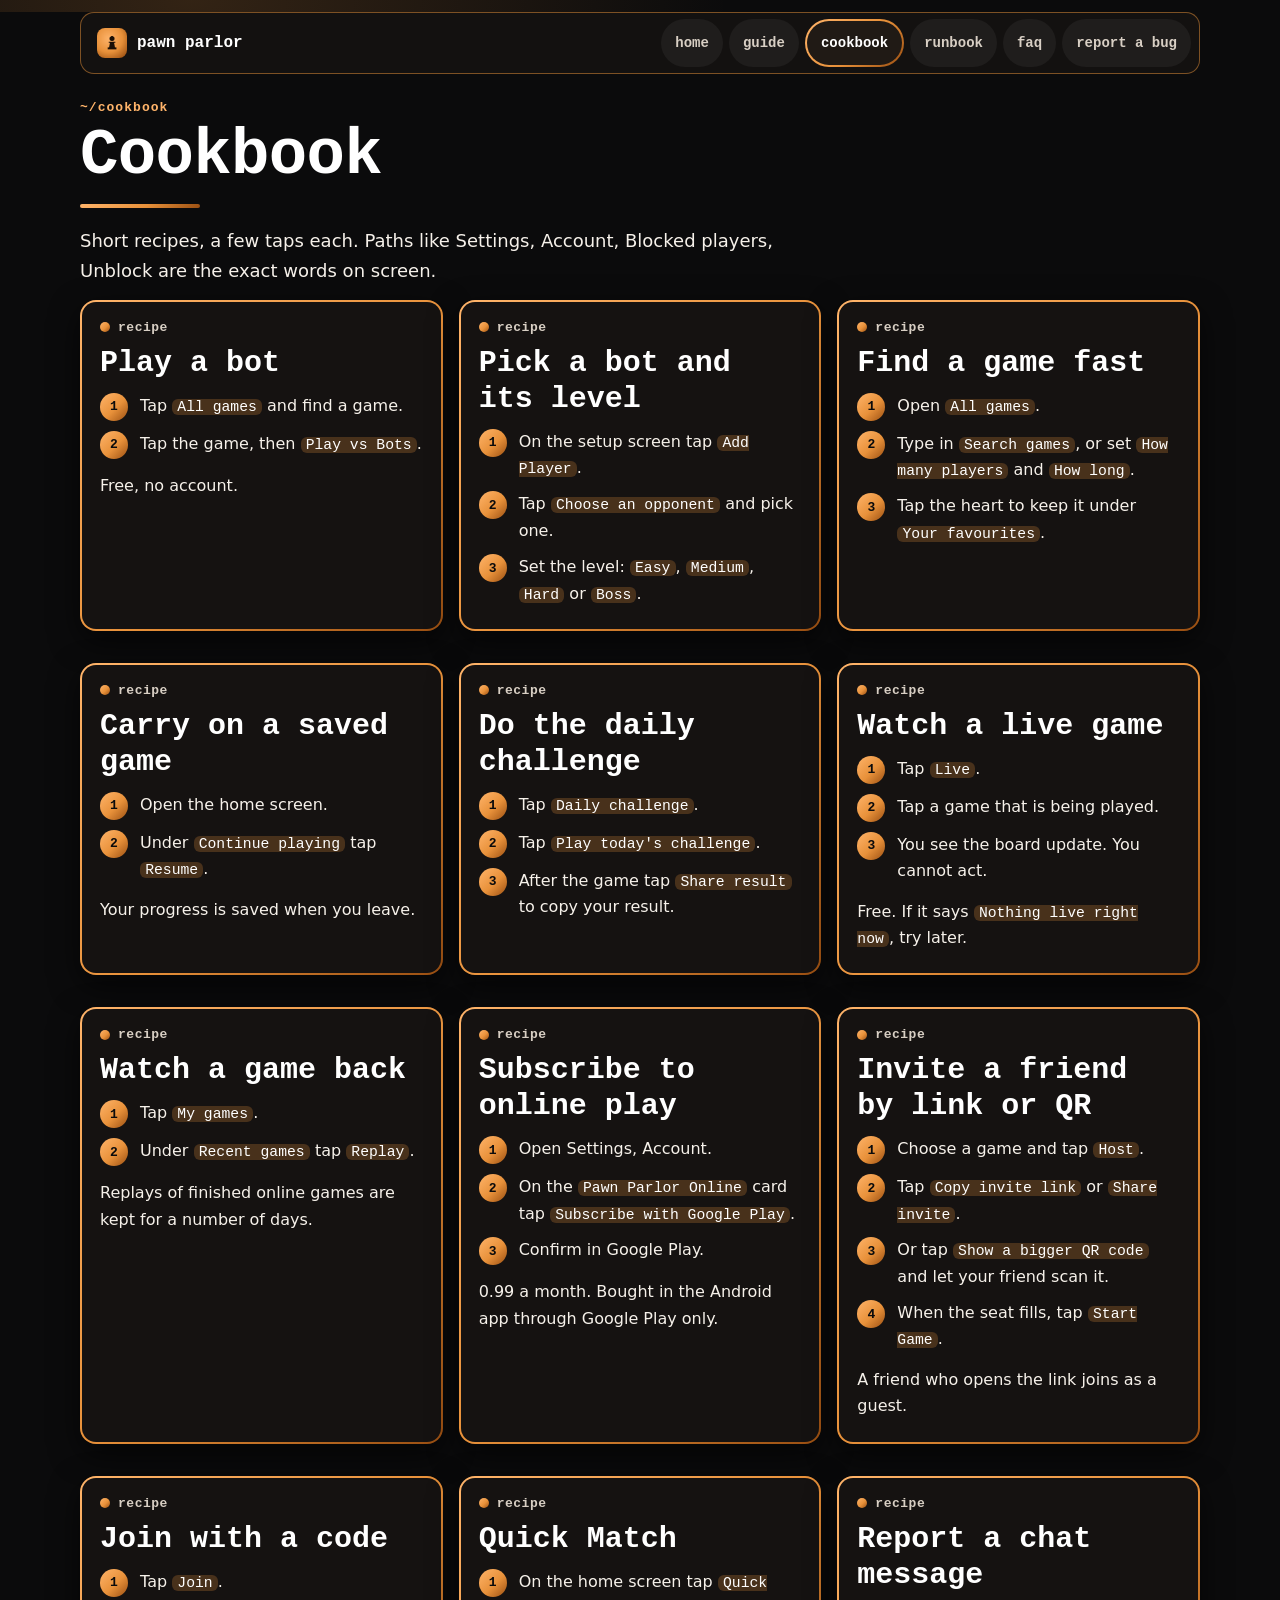
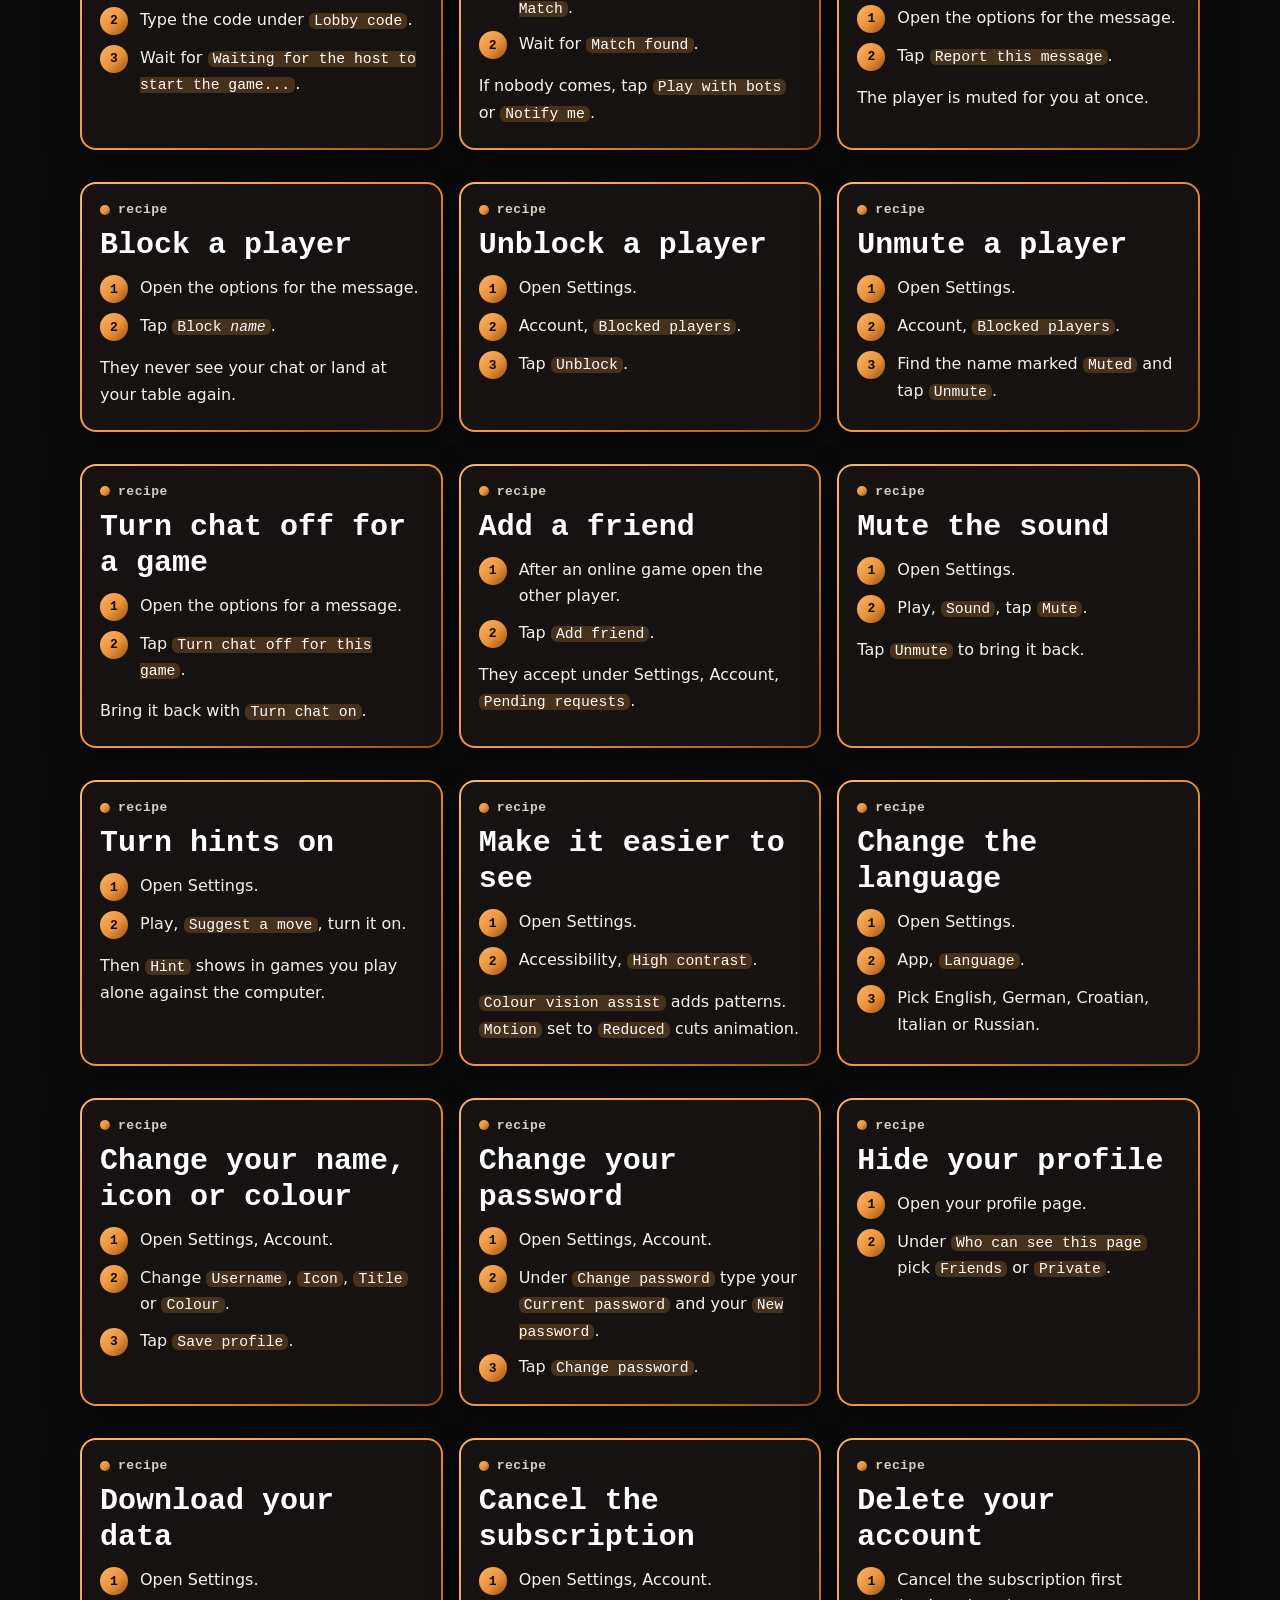
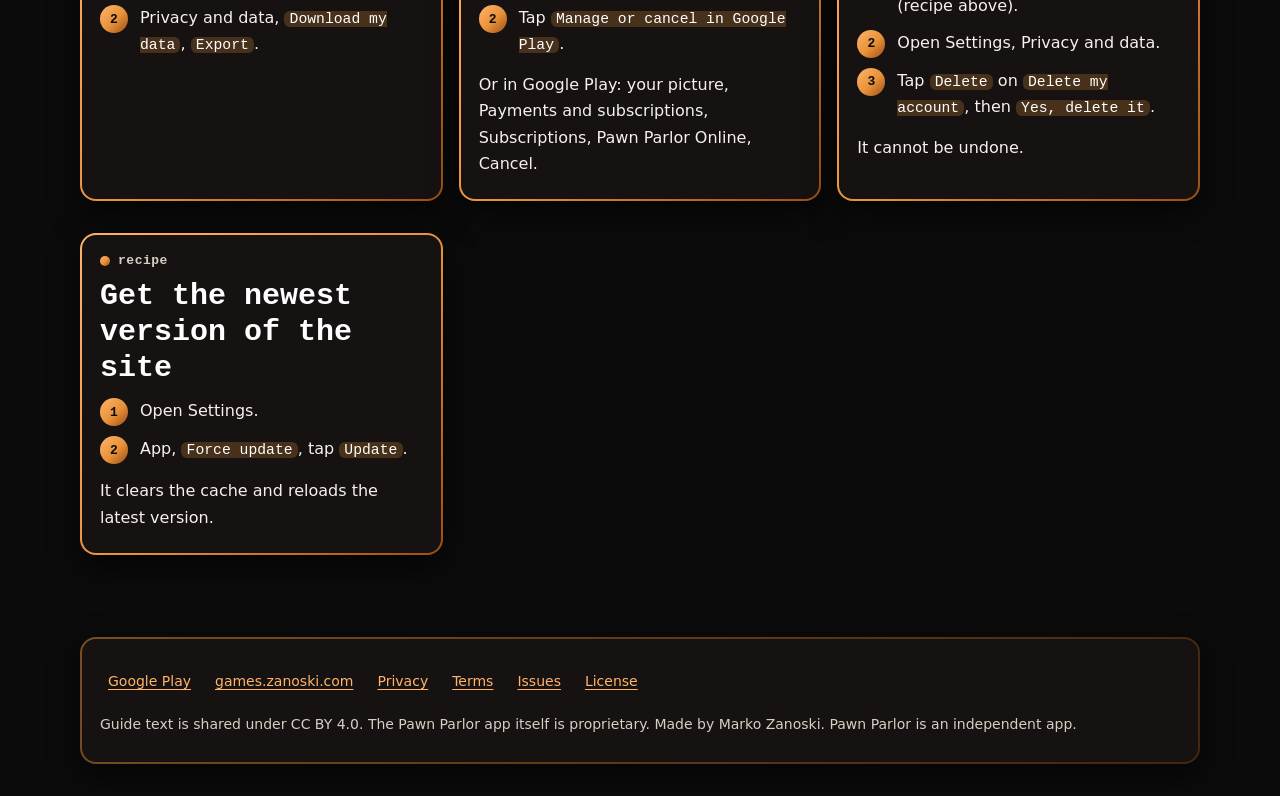
==== docs/cookbook.html @ 5922f033 "Add the Pawn Parlor user guide, issue templates and license" ====
<!doctype html>
<html lang="en">
<head>
<meta charset="utf-8">
<meta name="viewport" content="width=device-width, initial-scale=1">
<title>Cookbook · Pawn Parlor user guide</title>
<meta name="description" content="Short recipes for Pawn Parlor, a few taps each.">
<meta name="theme-color" content="#0b0b0c">
<meta property="og:title" content="Cookbook · Pawn Parlor user guide">
<meta property="og:description" content="Short recipes for Pawn Parlor, a few taps each.">
<meta property="og:image" content="img/icon-192.png">
<link rel="icon" type="image/png" href="img/icon-192.png">
<link rel="stylesheet" href="style.css">
</head>
<body>
<a class="skip" href="#main">Skip to content</a>
<header class="bar">
  <a class="brand" href="index.html"><img src="img/icon-192.png" alt="" width="30" height="30"><span>pawn parlor</span></a>
  <nav class="nav" aria-label="Guide pages"><ul><li><a href="index.html">home</a></li><li><a href="guide.html">guide</a></li><li><a href="cookbook.html" aria-current="page">cookbook</a></li><li><a href="runbook.html">runbook</a></li><li><a href="faq.html">faq</a></li><li><a href="report.html">report a bug</a></li></ul></nav>
</header>
<div class="wrap">
<main id="main">
<div class="eyebrow">~/cookbook</div>
<h1>Cookbook</h1>
<div class="underline" aria-hidden="true"></div>
<p class="lede">Short recipes, a few taps each. Paths like Settings, Account, Blocked players, Unblock are the exact words on screen.</p>
<div class="tiles">
<section class="tile" id="bot" aria-labelledby="bot-h"><div class="title" aria-hidden="true">recipe</div><h2 id="bot-h">Play a bot</h2>
<ol class="steps"><li>Tap <code>All games</code> and find a game.</li><li>Tap the game, then <code>Play vs Bots</code>.</li></ol><p>Free, no account.</p>
</section>
<section class="tile" id="level" aria-labelledby="level-h"><div class="title" aria-hidden="true">recipe</div><h2 id="level-h">Pick a bot and its level</h2>
<ol class="steps"><li>On the setup screen tap <code>Add Player</code>.</li><li>Tap <code>Choose an opponent</code> and pick one.</li><li>Set the level: <code>Easy</code>, <code>Medium</code>, <code>Hard</code> or <code>Boss</code>.</li></ol>
</section>
<section class="tile" id="find" aria-labelledby="find-h"><div class="title" aria-hidden="true">recipe</div><h2 id="find-h">Find a game fast</h2>
<ol class="steps"><li>Open <code>All games</code>.</li><li>Type in <code>Search games</code>, or set <code>How many players</code> and <code>How long</code>.</li><li>Tap the heart to keep it under <code>Your favourites</code>.</li></ol>
</section>
<section class="tile" id="resume" aria-labelledby="resume-h"><div class="title" aria-hidden="true">recipe</div><h2 id="resume-h">Carry on a saved game</h2>
<ol class="steps"><li>Open the home screen.</li><li>Under <code>Continue playing</code> tap <code>Resume</code>.</li></ol><p>Your progress is saved when you leave.</p>
</section>
<section class="tile" id="daily" aria-labelledby="daily-h"><div class="title" aria-hidden="true">recipe</div><h2 id="daily-h">Do the daily challenge</h2>
<ol class="steps"><li>Tap <code>Daily challenge</code>.</li><li>Tap <code>Play today's challenge</code>.</li><li>After the game tap <code>Share result</code> to copy your result.</li></ol>
</section>
<section class="tile" id="watch" aria-labelledby="watch-h"><div class="title" aria-hidden="true">recipe</div><h2 id="watch-h">Watch a live game</h2>
<ol class="steps"><li>Tap <code>Live</code>.</li><li>Tap a game that is being played.</li><li>You see the board update. You cannot act.</li></ol><p>Free. If it says <code>Nothing live right now</code>, try later.</p>
</section>
<section class="tile" id="replay" aria-labelledby="replay-h"><div class="title" aria-hidden="true">recipe</div><h2 id="replay-h">Watch a game back</h2>
<ol class="steps"><li>Tap <code>My games</code>.</li><li>Under <code>Recent games</code> tap <code>Replay</code>.</li></ol><p>Replays of finished online games are kept for a number of days.</p>
</section>
<section class="tile" id="sub" aria-labelledby="sub-h"><div class="title" aria-hidden="true">recipe</div><h2 id="sub-h">Subscribe to online play</h2>
<ol class="steps"><li>Open Settings, Account.</li><li>On the <code>Pawn Parlor Online</code> card tap <code>Subscribe with Google Play</code>.</li><li>Confirm in Google Play.</li></ol><p>0.99 a month. Bought in the Android app through Google Play only.</p>
</section>
<section class="tile" id="invite" aria-labelledby="invite-h"><div class="title" aria-hidden="true">recipe</div><h2 id="invite-h">Invite a friend by link or QR</h2>
<ol class="steps"><li>Choose a game and tap <code>Host</code>.</li><li>Tap <code>Copy invite link</code> or <code>Share invite</code>.</li><li>Or tap <code>Show a bigger QR code</code> and let your friend scan it.</li><li>When the seat fills, tap <code>Start Game</code>.</li></ol><p>A friend who opens the link joins as a guest.</p>
</section>
<section class="tile" id="code" aria-labelledby="code-h"><div class="title" aria-hidden="true">recipe</div><h2 id="code-h">Join with a code</h2>
<ol class="steps"><li>Tap <code>Join</code>.</li><li>Type the code under <code>Lobby code</code>.</li><li>Wait for <code>Waiting for the host to start the game...</code>.</li></ol>
</section>
<section class="tile" id="quick" aria-labelledby="quick-h"><div class="title" aria-hidden="true">recipe</div><h2 id="quick-h">Quick Match</h2>
<ol class="steps"><li>On the home screen tap <code>Quick Match</code>.</li><li>Wait for <code>Match found</code>.</li></ol><p>If nobody comes, tap <code>Play with bots</code> or <code>Notify me</code>.</p>
</section>
<section class="tile" id="report" aria-labelledby="report-h"><div class="title" aria-hidden="true">recipe</div><h2 id="report-h">Report a chat message</h2>
<ol class="steps"><li>Open the options for the message.</li><li>Tap <code>Report this message</code>.</li></ol><p>The player is muted for you at once.</p>
</section>
<section class="tile" id="block" aria-labelledby="block-h"><div class="title" aria-hidden="true">recipe</div><h2 id="block-h">Block a player</h2>
<ol class="steps"><li>Open the options for the message.</li><li>Tap <code>Block <i>name</i></code>.</li></ol><p>They never see your chat or land at your table again.</p>
</section>
<section class="tile" id="unblock" aria-labelledby="unblock-h"><div class="title" aria-hidden="true">recipe</div><h2 id="unblock-h">Unblock a player</h2>
<ol class="steps"><li>Open Settings.</li><li>Account, <code>Blocked players</code>.</li><li>Tap <code>Unblock</code>.</li></ol>
</section>
<section class="tile" id="unmute" aria-labelledby="unmute-h"><div class="title" aria-hidden="true">recipe</div><h2 id="unmute-h">Unmute a player</h2>
<ol class="steps"><li>Open Settings.</li><li>Account, <code>Blocked players</code>.</li><li>Find the name marked <code>Muted</code> and tap <code>Unmute</code>.</li></ol>
</section>
<section class="tile" id="chatoff" aria-labelledby="chatoff-h"><div class="title" aria-hidden="true">recipe</div><h2 id="chatoff-h">Turn chat off for a game</h2>
<ol class="steps"><li>Open the options for a message.</li><li>Tap <code>Turn chat off for this game</code>.</li></ol><p>Bring it back with <code>Turn chat on</code>.</p>
</section>
<section class="tile" id="friend" aria-labelledby="friend-h"><div class="title" aria-hidden="true">recipe</div><h2 id="friend-h">Add a friend</h2>
<ol class="steps"><li>After an online game open the other player.</li><li>Tap <code>Add friend</code>.</li></ol><p>They accept under Settings, Account, <code>Pending requests</code>.</p>
</section>
<section class="tile" id="sound" aria-labelledby="sound-h"><div class="title" aria-hidden="true">recipe</div><h2 id="sound-h">Mute the sound</h2>
<ol class="steps"><li>Open Settings.</li><li>Play, <code>Sound</code>, tap <code>Mute</code>.</li></ol><p>Tap <code>Unmute</code> to bring it back.</p>
</section>
<section class="tile" id="hint" aria-labelledby="hint-h"><div class="title" aria-hidden="true">recipe</div><h2 id="hint-h">Turn hints on</h2>
<ol class="steps"><li>Open Settings.</li><li>Play, <code>Suggest a move</code>, turn it on.</li></ol><p>Then <code>Hint</code> shows in games you play alone against the computer.</p>
</section>
<section class="tile" id="contrast" aria-labelledby="contrast-h"><div class="title" aria-hidden="true">recipe</div><h2 id="contrast-h">Make it easier to see</h2>
<ol class="steps"><li>Open Settings.</li><li>Accessibility, <code>High contrast</code>.</li></ol><p><code>Colour vision assist</code> adds patterns. <code>Motion</code> set to <code>Reduced</code> cuts animation.</p>
</section>
<section class="tile" id="lang" aria-labelledby="lang-h"><div class="title" aria-hidden="true">recipe</div><h2 id="lang-h">Change the language</h2>
<ol class="steps"><li>Open Settings.</li><li>App, <code>Language</code>.</li><li>Pick English, German, Croatian, Italian or Russian.</li></ol>
</section>
<section class="tile" id="profile" aria-labelledby="profile-h"><div class="title" aria-hidden="true">recipe</div><h2 id="profile-h">Change your name, icon or colour</h2>
<ol class="steps"><li>Open Settings, Account.</li><li>Change <code>Username</code>, <code>Icon</code>, <code>Title</code> or <code>Colour</code>.</li><li>Tap <code>Save profile</code>.</li></ol>
</section>
<section class="tile" id="pass" aria-labelledby="pass-h"><div class="title" aria-hidden="true">recipe</div><h2 id="pass-h">Change your password</h2>
<ol class="steps"><li>Open Settings, Account.</li><li>Under <code>Change password</code> type your <code>Current password</code> and your <code>New password</code>.</li><li>Tap <code>Change password</code>.</li></ol>
</section>
<section class="tile" id="private" aria-labelledby="private-h"><div class="title" aria-hidden="true">recipe</div><h2 id="private-h">Hide your profile</h2>
<ol class="steps"><li>Open your profile page.</li><li>Under <code>Who can see this page</code> pick <code>Friends</code> or <code>Private</code>.</li></ol>
</section>
<section class="tile" id="export" aria-labelledby="export-h"><div class="title" aria-hidden="true">recipe</div><h2 id="export-h">Download your data</h2>
<ol class="steps"><li>Open Settings.</li><li>Privacy and data, <code>Download my data</code>, <code>Export</code>.</li></ol>
</section>
<section class="tile" id="cancel" aria-labelledby="cancel-h"><div class="title" aria-hidden="true">recipe</div><h2 id="cancel-h">Cancel the subscription</h2>
<ol class="steps"><li>Open Settings, Account.</li><li>Tap <code>Manage or cancel in Google Play</code>.</li></ol><p>Or in Google Play: your picture, Payments and subscriptions, Subscriptions, Pawn Parlor Online, Cancel.</p>
</section>
<section class="tile" id="delete" aria-labelledby="delete-h"><div class="title" aria-hidden="true">recipe</div><h2 id="delete-h">Delete your account</h2>
<ol class="steps"><li>Cancel the subscription first (recipe above).</li><li>Open Settings, Privacy and data.</li><li>Tap <code>Delete</code> on <code>Delete my account</code>, then <code>Yes, delete it</code>.</li></ol><p>It cannot be undone.</p>
</section>
<section class="tile" id="update" aria-labelledby="update-h"><div class="title" aria-hidden="true">recipe</div><h2 id="update-h">Get the newest version of the site</h2>
<ol class="steps"><li>Open Settings.</li><li>App, <code>Force update</code>, tap <code>Update</code>.</li></ol><p>It clears the cache and reloads the latest version.</p>
</section>
</div>

</main>
<footer>
  <div class="tile quiet">
  <ul>
    <li><a href="https://play.google.com/store/apps/details?id=com.zanoshky.pawnparlor">Google Play</a></li>
    <li><a href="https://games.zanoski.com">games.zanoski.com</a></li>
    <li><a href="https://games.zanoski.com/privacy">Privacy</a></li>
    <li><a href="https://games.zanoski.com/terms">Terms</a></li>
    <li><a href="https://github.com/Zanoshky/pawn-parlor-app/issues">Issues</a></li>
    <li><a href="https://github.com/Zanoshky/pawn-parlor-app/blob/main/LICENSE">License</a></li>
  </ul>
  <p>Guide text is shared under CC BY 4.0. The Pawn Parlor app itself is proprietary. Made by Marko Zanoski. Pawn Parlor is an independent app.</p>
  </div>
</footer>
</div>
</body>
</html>
---- docs/style.css ----
/* Pawn Parlor user guide. A dark parlor table with an orange accent.
   Body text sits at 7:1 or more against the background. */
:root {
  --bg: #0b0b0c;
  --tile: #151211;
  --tile2: #201a15;
  --fg: #f6f1ea;
  --dim: #d8cfc4;
  --link: #ffb46a;
  --accent: #e8913a;
  --deep: #9a4f12;
  --grad: linear-gradient(135deg, #ffb46a, #e8913a 55%, #9a4f12);
  --round: 16px;
  --gap-out: 16px;
  --mono: ui-monospace, "SF Mono", "Cascadia Mono", "Roboto Mono", Menlo, Consolas, monospace;
  --sans: system-ui, -apple-system, "Segoe UI", Roboto, sans-serif;
  color-scheme: dark;
}
* { box-sizing: border-box; }
html {
  -webkit-text-size-adjust: 100%;
  background: radial-gradient(60% 40% at 15% 0%, rgba(232, 145, 58, 0.18), transparent 70%), var(--bg);
  background-attachment: fixed;
}
body { margin: 0; color: var(--fg); background: var(--bg); font: 16px/1.65 var(--sans); padding-inline: 16px; }
a { color: var(--link); text-underline-offset: 3px; }
a:hover { color: #ffffff; }
:focus-visible { outline: 3px solid var(--link); outline-offset: 3px; border-radius: 6px; }
img { max-width: 100%; height: auto; }
code, kbd { font-family: var(--mono); color: #ffffff; background: rgba(232, 145, 58, 0.24); border-radius: 6px; padding: 0 0.35em; font-size: 0.92em; }
.skip { position: absolute; left: 16px; top: -100px; z-index: 10; background: var(--tile); color: #fff; padding: 12px 16px; border-radius: 10px; border: 2px solid var(--link); }
.skip:focus { top: 8px; }
.wrap { max-width: 1120px; margin: 0 auto; }

.tile {
  position: relative; border: 2px solid transparent; border-radius: var(--round);
  background: linear-gradient(var(--tile), var(--tile)) padding-box, var(--grad) border-box;
  padding: 18px 18px 8px; box-shadow: 0 10px 30px rgba(0, 0, 0, 0.6);
}
.tile.quiet { background: linear-gradient(var(--tile), var(--tile)) padding-box, linear-gradient(135deg, rgba(232, 145, 58, 0.5), rgba(154, 79, 18, 0.4)) border-box; }
.tile > .title { display: flex; align-items: center; gap: 8px; margin: -6px 0 10px; font: 700 13px var(--mono); color: var(--dim); letter-spacing: 0.04em; }
.tile > .title::before { content: ""; width: 10px; height: 10px; border-radius: 50%; background: var(--grad); }
.tile > :first-child { margin-top: 0; }

.bar { margin: 12px auto 0; max-width: 1120px; display: flex; flex-wrap: wrap; align-items: center; gap: 6px 12px; padding: 6px 8px; border-radius: 14px; background: rgba(21, 18, 17, 0.9); border: 1px solid rgba(232, 145, 58, 0.5); }
.brand { display: inline-flex; align-items: center; gap: 10px; min-height: 48px; padding: 0 8px; color: #fff; text-decoration: none; font: 700 16px var(--mono); }
.brand img { width: 30px; height: 30px; border-radius: 8px; }
.nav { margin-left: auto; }
.nav ul { list-style: none; margin: 0; padding: 0; display: flex; flex-wrap: wrap; gap: 6px; }
.nav a { display: inline-flex; align-items: center; min-height: 48px; padding: 0 14px; border-radius: 999px; color: var(--dim); text-decoration: none; font: 600 14px var(--mono); background: rgba(255, 255, 255, 0.05); }
.nav a:hover { color: #fff; background: rgba(232, 145, 58, 0.25); }
.nav a[aria-current="page"] { color: #fff; background: linear-gradient(var(--tile2), var(--tile2)) padding-box, var(--grad) border-box; border: 2px solid transparent; }

h1, h2, h3 { color: #ffffff; line-height: 1.2; }
h1 { font: 800 clamp(34px, 8vw, 64px)/1.05 var(--mono); margin: 0 0 14px; letter-spacing: -0.01em; }
h2 { font: 800 clamp(22px, 4.2vw, 30px)/1.2 var(--mono); margin: 0 0 12px; }
h3 { font: 700 18px/1.3 var(--mono); margin: 20px 0 8px; }
p { margin: 0 0 14px; }
.lede { font-size: 18px; max-width: 62ch; }
.dim { color: var(--dim); }
.eyebrow { font: 700 13px var(--mono); color: var(--link); letter-spacing: 0.08em; margin-bottom: 8px; }
.underline { height: 4px; width: 120px; border-radius: 4px; background: var(--grad); margin: 0 0 18px; }

main { padding-block: 26px 40px; }
section { margin-block: 0 var(--gap-out); scroll-margin-top: 16px; }
.tiles { display: grid; gap: var(--gap-out); grid-template-columns: repeat(auto-fit, minmax(min(100%, 300px), 1fr)); margin-bottom: var(--gap-out); }
.tiles.one { grid-template-columns: minmax(0, 1fr); }
.tiles > * { min-width: 0; }

.hero { display: grid; gap: 24px; align-items: center; grid-template-columns: 1fr; margin-bottom: var(--gap-out); }
@media (min-width: 820px) { .hero { grid-template-columns: 1.5fr 1fr; } }
.actions { display: flex; flex-wrap: wrap; gap: 12px; margin: 18px 0 10px; }
.btn { display: inline-flex; align-items: center; justify-content: center; min-height: 48px; padding: 0 20px; border-radius: 999px; font: 700 15px var(--mono); text-decoration: none; color: #0b0b0c; background: linear-gradient(90deg, #ffb46a, #e8913a); }
.btn:hover { color: #0b0b0c; filter: brightness(1.08); }
.btn.ghost { color: #fff; background: linear-gradient(var(--tile), var(--tile)) padding-box, var(--grad) border-box; border: 2px solid transparent; }
.btn.ghost:hover { color: #fff; }
.icon { display: block; margin: 0 auto; width: min(100%, 240px); border-radius: 22%; box-shadow: 0 0 40px rgba(232, 145, 58, 0.3); }

ul.dots { padding-left: 0; list-style: none; margin: 0 0 14px; }
ul.dots li { position: relative; padding-left: 22px; margin-bottom: 6px; }
ul.dots li::before { content: ""; position: absolute; left: 4px; top: 0.62em; width: 8px; height: 8px; border-radius: 3px; background: var(--grad); }
ol.steps { counter-reset: s; list-style: none; padding: 0; margin: 0 0 14px; }
ol.steps li { counter-increment: s; position: relative; padding-left: 40px; margin-bottom: 10px; min-height: 28px; }
ol.steps li::before { content: counter(s); position: absolute; left: 0; top: 0; width: 28px; height: 28px; border-radius: 50%; display: grid; place-items: center; font: 700 13px var(--mono); color: #0b0b0c; background: var(--grad); }
dl.keys { display: grid; grid-template-columns: minmax(0, 15em) minmax(0, 1fr); gap: 6px 18px; margin: 0 0 14px; }
dl.keys dt { color: #fff; font-family: var(--mono); font-size: 15px; }
dl.keys dd { margin: 0; }
@media (max-width: 560px) { dl.keys { grid-template-columns: 1fr; gap: 0; } dl.keys dd { margin-bottom: 10px; color: var(--dim); } }

.toc ol { list-style: none; padding: 0; margin: 0; columns: 2 230px; column-gap: 24px; }
.toc li { break-inside: avoid; }
.toc a { display: flex; align-items: center; gap: 10px; min-height: 48px; text-decoration: none; color: var(--fg); }
.toc a:hover { color: #fff; }
.toc .n { display: inline-grid; place-items: center; min-width: 30px; height: 30px; border-radius: 9px; background: rgba(232, 145, 58, 0.3); color: #fff; font: 700 13px var(--mono); }

details { border-radius: 12px; background: var(--tile); border: 1px solid rgba(232, 145, 58, 0.5); margin-bottom: 10px; }
summary { cursor: pointer; min-height: 48px; display: flex; align-items: center; padding: 8px 16px; color: #fff; font-weight: 700; list-style: none; }
summary::-webkit-details-marker { display: none; }
summary::before { content: "›"; color: var(--link); font: 700 20px var(--mono); margin-right: 12px; transition: transform 0.2s; flex: none; }
details[open] summary::before { transform: rotate(90deg); }
details > div { padding: 0 16px 6px 38px; }
.note { border-radius: 12px; padding: 10px 14px; margin: 0 0 14px; background: rgba(232, 145, 58, 0.1); border: 1px solid rgba(232, 145, 58, 0.5); }
.why { color: var(--dim); }

footer { padding-block: 10px 32px; color: var(--dim); font-size: 14px; }
footer .tile { padding-bottom: 12px; }
footer ul { list-style: none; padding: 0; margin: 0 0 8px; display: flex; flex-wrap: wrap; gap: 4px 8px; }
footer a { display: inline-flex; align-items: center; min-height: 48px; padding: 0 8px; }
@media (prefers-reduced-motion: reduce) { summary::before { transition: none; } }
@media (min-width: 1700px) { .wrap, .bar { max-width: 1520px; } body { font-size: 17px; } }
@media (min-width: 2600px) { .wrap, .bar { max-width: 2040px; } body { font-size: 19px; } }
.stats { list-style: none; margin: 0 0 var(--gap-out); padding: 0; display: grid; gap: 10px; grid-template-columns: repeat(auto-fit, minmax(min(100%, 150px), 1fr)); }
.stats li { border-radius: 12px; padding: 12px 14px; background: linear-gradient(var(--tile), var(--tile)) padding-box, var(--grad) border-box; border: 2px solid transparent; }
.stats b { display: block; font: 700 26px/1.2 var(--mono); color: var(--link); }
.stats span { color: var(--dim); font-size: 14px; }
.cols { columns: 2 320px; column-gap: 32px; }
.cols li { break-inside: avoid; }
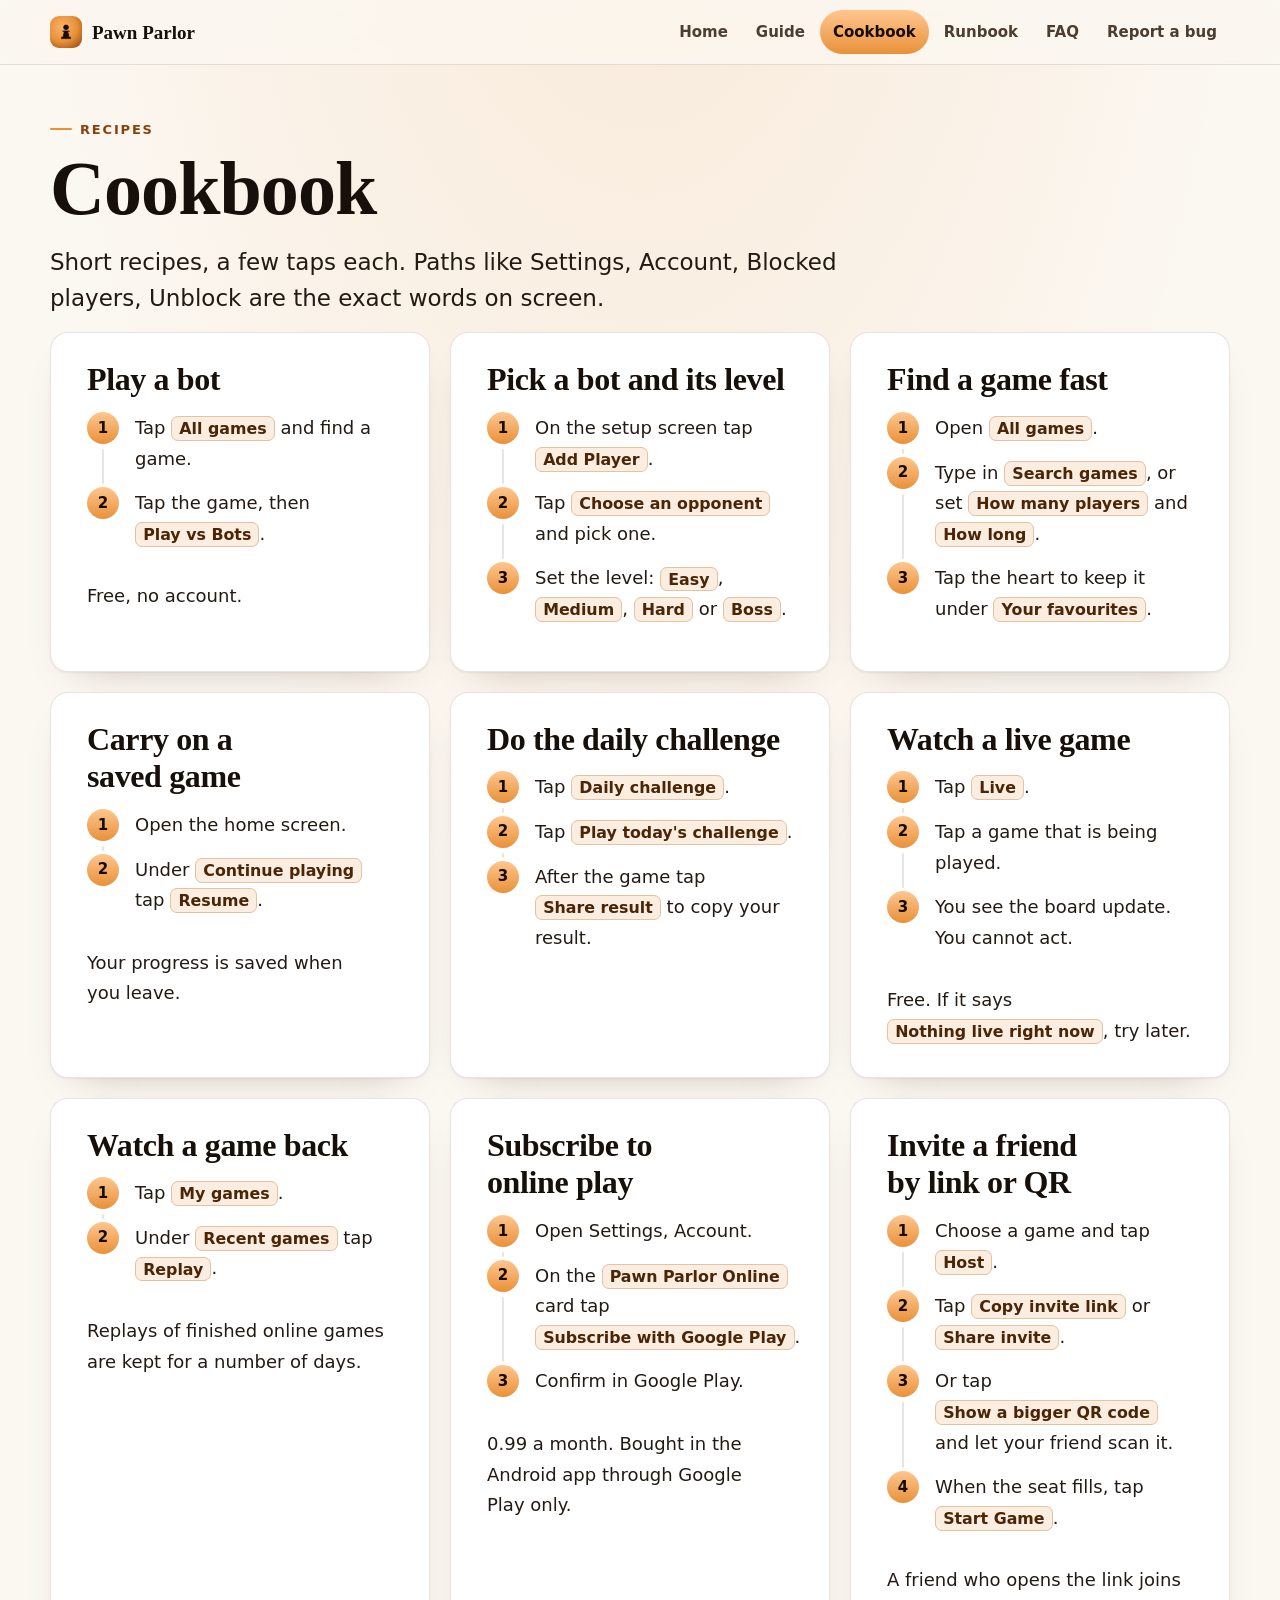
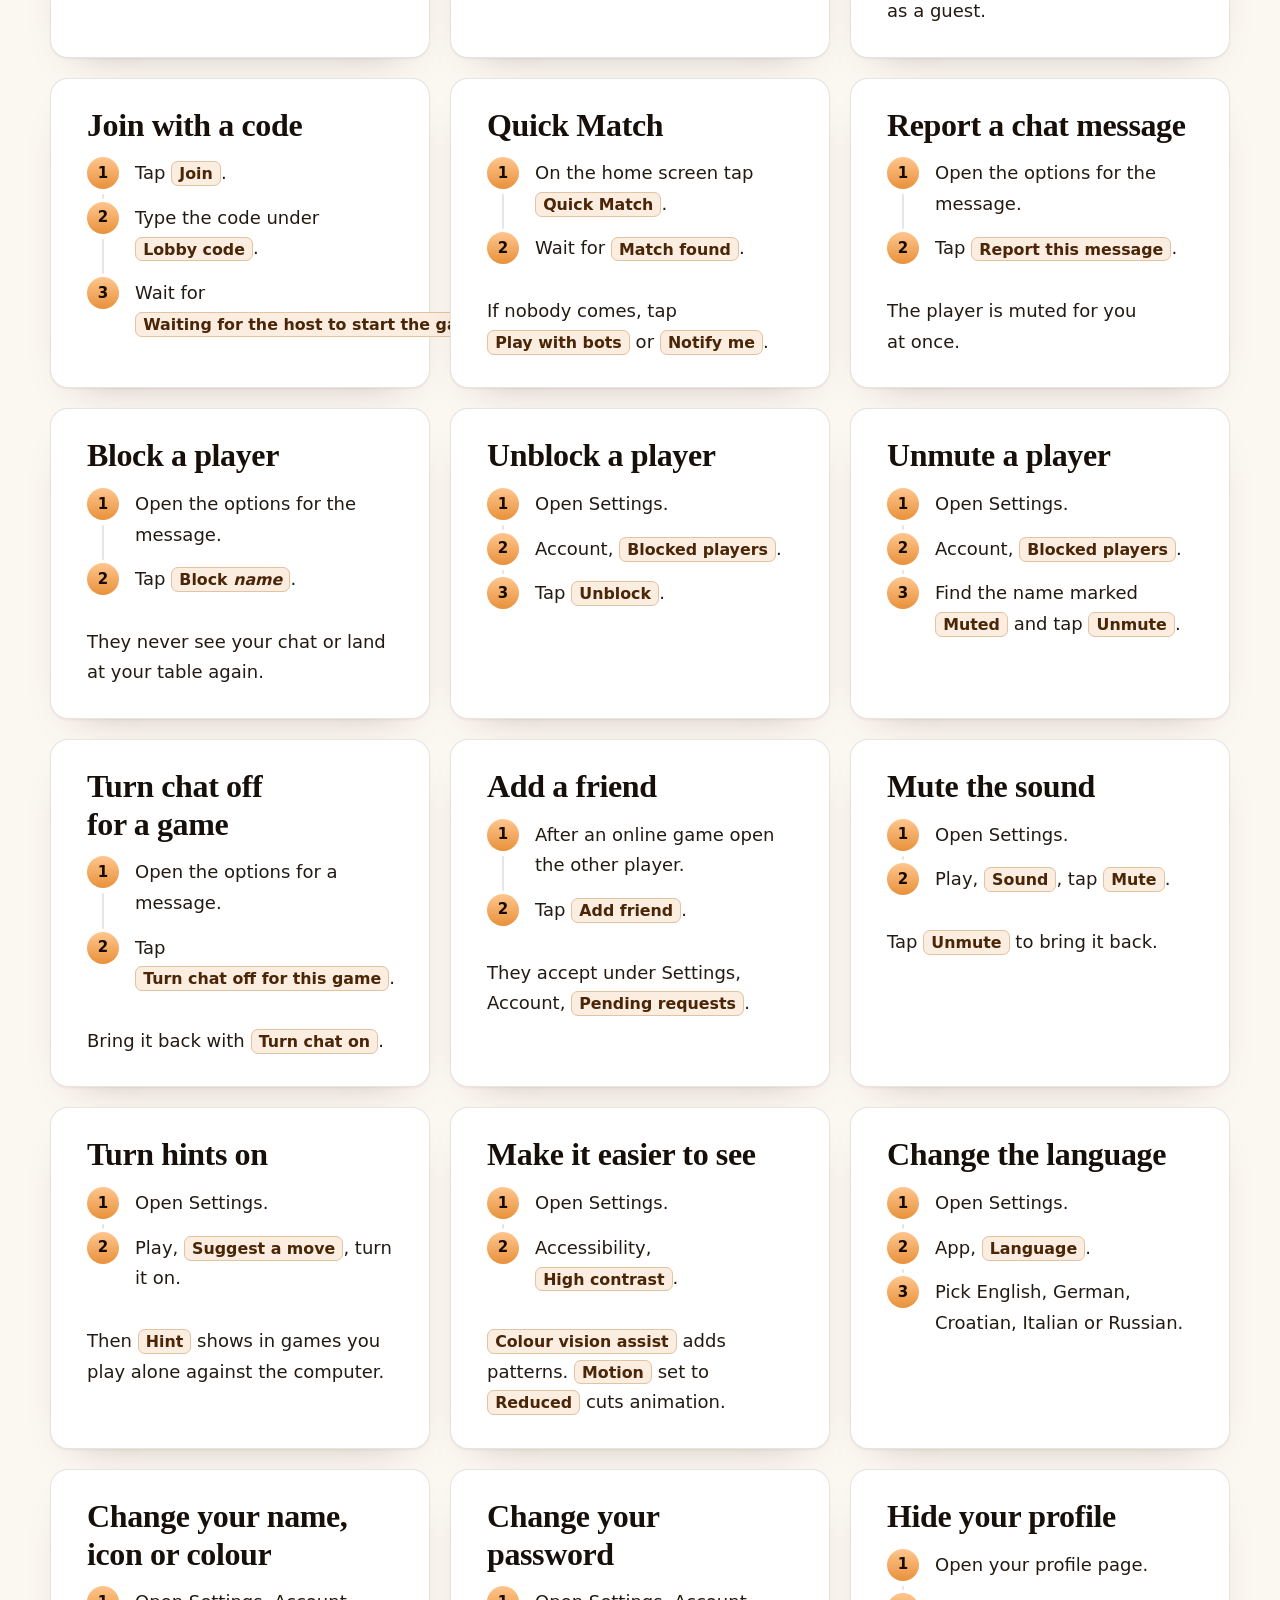
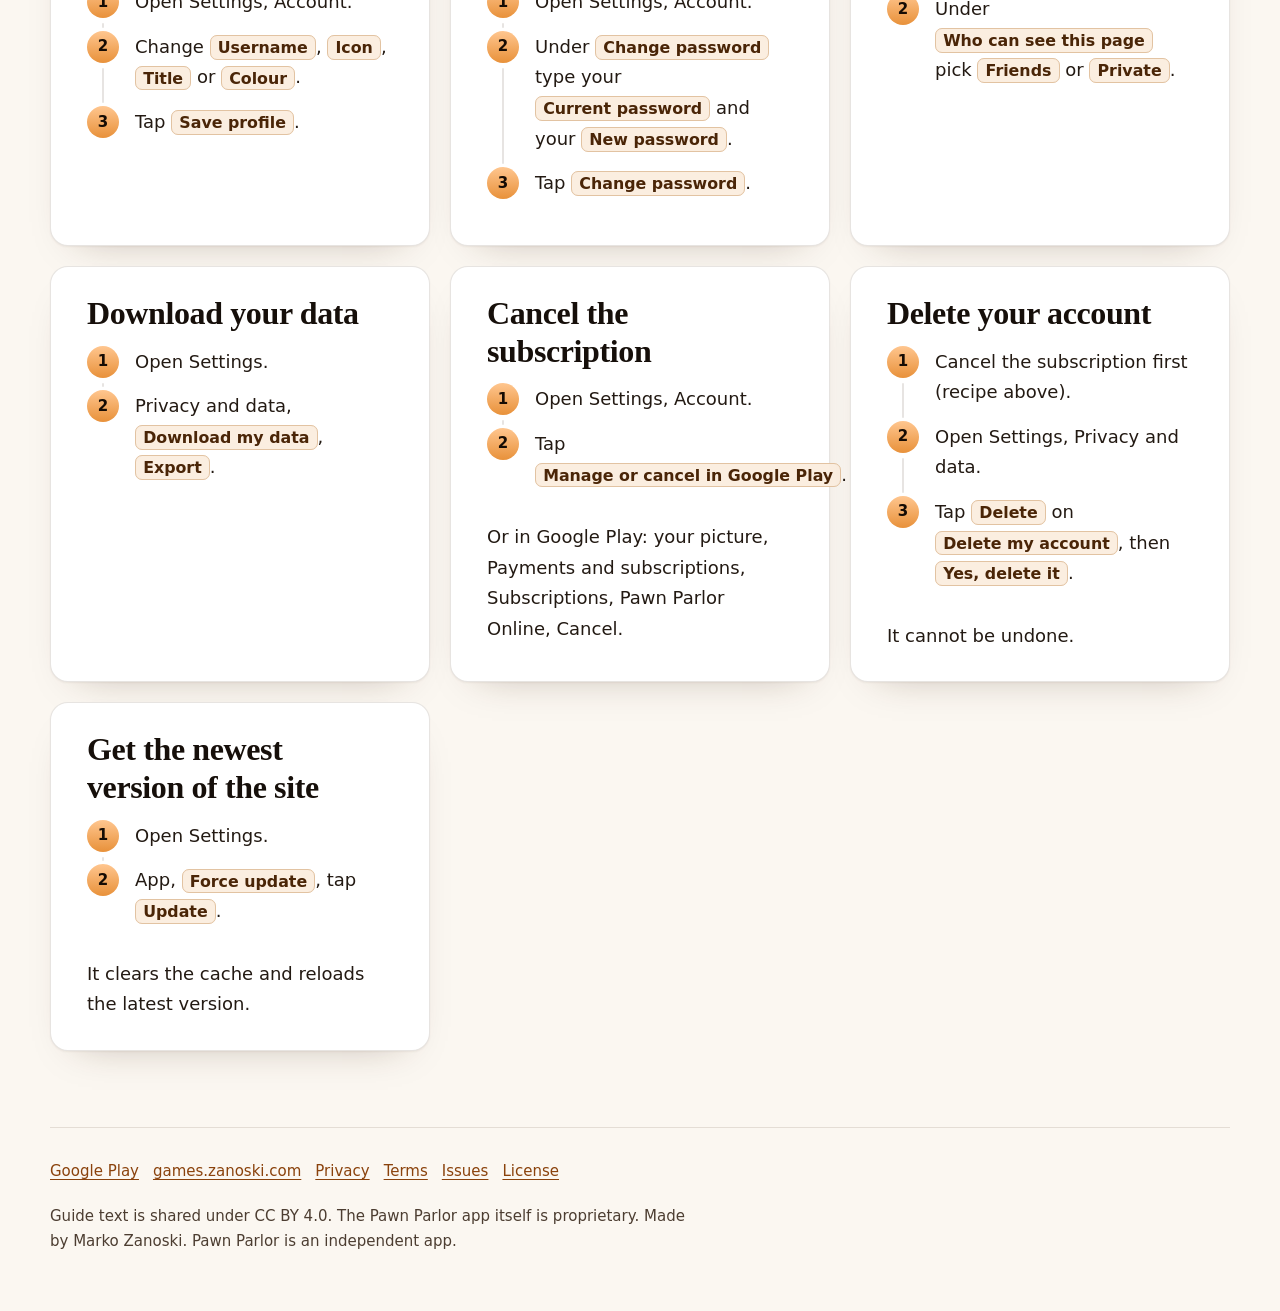
==== commit cb12be89: "Redesign the guide for reading: serif headings, one column, label chips, light theme, sticky content" ====
--- a/docs/cookbook.html
+++ b/docs/cookbook.html
@@ -15,98 +15,98 @@
 <body>
 <a class="skip" href="#main">Skip to content</a>
 <header class="bar">
-  <a class="brand" href="index.html"><img src="img/icon-192.png" alt="" width="30" height="30"><span>pawn parlor</span></a>
-  <nav class="nav" aria-label="Guide pages"><ul><li><a href="index.html">home</a></li><li><a href="guide.html">guide</a></li><li><a href="cookbook.html" aria-current="page">cookbook</a></li><li><a href="runbook.html">runbook</a></li><li><a href="faq.html">faq</a></li><li><a href="report.html">report a bug</a></li></ul></nav>
+  <a class="brand" href="index.html"><img src="img/icon-192.png" alt="" width="30" height="30"><span>Pawn Parlor</span></a>
+  <nav class="nav" aria-label="Guide pages"><ul><li><a href="index.html">Home</a></li><li><a href="guide.html">Guide</a></li><li><a href="cookbook.html" aria-current="page">Cookbook</a></li><li><a href="runbook.html">Runbook</a></li><li><a href="faq.html">FAQ</a></li><li><a href="report.html">Report a bug</a></li></ul></nav>
 </header>
 <div class="wrap">
 <main id="main">
-<div class="eyebrow">~/cookbook</div>
+<div class="eyebrow">Recipes</div>
 <h1>Cookbook</h1>
 <div class="underline" aria-hidden="true"></div>
 <p class="lede">Short recipes, a few taps each. Paths like Settings, Account, Blocked players, Unblock are the exact words on screen.</p>
 <div class="tiles">
-<section class="tile" id="bot" aria-labelledby="bot-h"><div class="title" aria-hidden="true">recipe</div><h2 id="bot-h">Play a bot</h2>
+<section class="tile" id="bot" aria-labelledby="bot-h"><h2 id="bot-h">Play a bot</h2>
 <ol class="steps"><li>Tap <code>All games</code> and find a game.</li><li>Tap the game, then <code>Play vs Bots</code>.</li></ol><p>Free, no account.</p>
 </section>
-<section class="tile" id="level" aria-labelledby="level-h"><div class="title" aria-hidden="true">recipe</div><h2 id="level-h">Pick a bot and its level</h2>
+<section class="tile" id="level" aria-labelledby="level-h"><h2 id="level-h">Pick a bot and its level</h2>
 <ol class="steps"><li>On the setup screen tap <code>Add Player</code>.</li><li>Tap <code>Choose an opponent</code> and pick one.</li><li>Set the level: <code>Easy</code>, <code>Medium</code>, <code>Hard</code> or <code>Boss</code>.</li></ol>
 </section>
-<section class="tile" id="find" aria-labelledby="find-h"><div class="title" aria-hidden="true">recipe</div><h2 id="find-h">Find a game fast</h2>
+<section class="tile" id="find" aria-labelledby="find-h"><h2 id="find-h">Find a game fast</h2>
 <ol class="steps"><li>Open <code>All games</code>.</li><li>Type in <code>Search games</code>, or set <code>How many players</code> and <code>How long</code>.</li><li>Tap the heart to keep it under <code>Your favourites</code>.</li></ol>
 </section>
-<section class="tile" id="resume" aria-labelledby="resume-h"><div class="title" aria-hidden="true">recipe</div><h2 id="resume-h">Carry on a saved game</h2>
+<section class="tile" id="resume" aria-labelledby="resume-h"><h2 id="resume-h">Carry on a saved game</h2>
 <ol class="steps"><li>Open the home screen.</li><li>Under <code>Continue playing</code> tap <code>Resume</code>.</li></ol><p>Your progress is saved when you leave.</p>
 </section>
-<section class="tile" id="daily" aria-labelledby="daily-h"><div class="title" aria-hidden="true">recipe</div><h2 id="daily-h">Do the daily challenge</h2>
+<section class="tile" id="daily" aria-labelledby="daily-h"><h2 id="daily-h">Do the daily challenge</h2>
 <ol class="steps"><li>Tap <code>Daily challenge</code>.</li><li>Tap <code>Play today's challenge</code>.</li><li>After the game tap <code>Share result</code> to copy your result.</li></ol>
 </section>
-<section class="tile" id="watch" aria-labelledby="watch-h"><div class="title" aria-hidden="true">recipe</div><h2 id="watch-h">Watch a live game</h2>
+<section class="tile" id="watch" aria-labelledby="watch-h"><h2 id="watch-h">Watch a live game</h2>
 <ol class="steps"><li>Tap <code>Live</code>.</li><li>Tap a game that is being played.</li><li>You see the board update. You cannot act.</li></ol><p>Free. If it says <code>Nothing live right now</code>, try later.</p>
 </section>
-<section class="tile" id="replay" aria-labelledby="replay-h"><div class="title" aria-hidden="true">recipe</div><h2 id="replay-h">Watch a game back</h2>
+<section class="tile" id="replay" aria-labelledby="replay-h"><h2 id="replay-h">Watch a game back</h2>
 <ol class="steps"><li>Tap <code>My games</code>.</li><li>Under <code>Recent games</code> tap <code>Replay</code>.</li></ol><p>Replays of finished online games are kept for a number of days.</p>
 </section>
-<section class="tile" id="sub" aria-labelledby="sub-h"><div class="title" aria-hidden="true">recipe</div><h2 id="sub-h">Subscribe to online play</h2>
+<section class="tile" id="sub" aria-labelledby="sub-h"><h2 id="sub-h">Subscribe to online play</h2>
 <ol class="steps"><li>Open Settings, Account.</li><li>On the <code>Pawn Parlor Online</code> card tap <code>Subscribe with Google Play</code>.</li><li>Confirm in Google Play.</li></ol><p>0.99 a month. Bought in the Android app through Google Play only.</p>
 </section>
-<section class="tile" id="invite" aria-labelledby="invite-h"><div class="title" aria-hidden="true">recipe</div><h2 id="invite-h">Invite a friend by link or QR</h2>
+<section class="tile" id="invite" aria-labelledby="invite-h"><h2 id="invite-h">Invite a friend by link or QR</h2>
 <ol class="steps"><li>Choose a game and tap <code>Host</code>.</li><li>Tap <code>Copy invite link</code> or <code>Share invite</code>.</li><li>Or tap <code>Show a bigger QR code</code> and let your friend scan it.</li><li>When the seat fills, tap <code>Start Game</code>.</li></ol><p>A friend who opens the link joins as a guest.</p>
 </section>
-<section class="tile" id="code" aria-labelledby="code-h"><div class="title" aria-hidden="true">recipe</div><h2 id="code-h">Join with a code</h2>
+<section class="tile" id="code" aria-labelledby="code-h"><h2 id="code-h">Join with a code</h2>
 <ol class="steps"><li>Tap <code>Join</code>.</li><li>Type the code under <code>Lobby code</code>.</li><li>Wait for <code>Waiting for the host to start the game...</code>.</li></ol>
 </section>
-<section class="tile" id="quick" aria-labelledby="quick-h"><div class="title" aria-hidden="true">recipe</div><h2 id="quick-h">Quick Match</h2>
+<section class="tile" id="quick" aria-labelledby="quick-h"><h2 id="quick-h">Quick Match</h2>
 <ol class="steps"><li>On the home screen tap <code>Quick Match</code>.</li><li>Wait for <code>Match found</code>.</li></ol><p>If nobody comes, tap <code>Play with bots</code> or <code>Notify me</code>.</p>
 </section>
-<section class="tile" id="report" aria-labelledby="report-h"><div class="title" aria-hidden="true">recipe</div><h2 id="report-h">Report a chat message</h2>
+<section class="tile" id="report" aria-labelledby="report-h"><h2 id="report-h">Report a chat message</h2>
 <ol class="steps"><li>Open the options for the message.</li><li>Tap <code>Report this message</code>.</li></ol><p>The player is muted for you at once.</p>
 </section>
-<section class="tile" id="block" aria-labelledby="block-h"><div class="title" aria-hidden="true">recipe</div><h2 id="block-h">Block a player</h2>
+<section class="tile" id="block" aria-labelledby="block-h"><h2 id="block-h">Block a player</h2>
 <ol class="steps"><li>Open the options for the message.</li><li>Tap <code>Block <i>name</i></code>.</li></ol><p>They never see your chat or land at your table again.</p>
 </section>
-<section class="tile" id="unblock" aria-labelledby="unblock-h"><div class="title" aria-hidden="true">recipe</div><h2 id="unblock-h">Unblock a player</h2>
+<section class="tile" id="unblock" aria-labelledby="unblock-h"><h2 id="unblock-h">Unblock a player</h2>
 <ol class="steps"><li>Open Settings.</li><li>Account, <code>Blocked players</code>.</li><li>Tap <code>Unblock</code>.</li></ol>
 </section>
-<section class="tile" id="unmute" aria-labelledby="unmute-h"><div class="title" aria-hidden="true">recipe</div><h2 id="unmute-h">Unmute a player</h2>
+<section class="tile" id="unmute" aria-labelledby="unmute-h"><h2 id="unmute-h">Unmute a player</h2>
 <ol class="steps"><li>Open Settings.</li><li>Account, <code>Blocked players</code>.</li><li>Find the name marked <code>Muted</code> and tap <code>Unmute</code>.</li></ol>
 </section>
-<section class="tile" id="chatoff" aria-labelledby="chatoff-h"><div class="title" aria-hidden="true">recipe</div><h2 id="chatoff-h">Turn chat off for a game</h2>
+<section class="tile" id="chatoff" aria-labelledby="chatoff-h"><h2 id="chatoff-h">Turn chat off for a game</h2>
 <ol class="steps"><li>Open the options for a message.</li><li>Tap <code>Turn chat off for this game</code>.</li></ol><p>Bring it back with <code>Turn chat on</code>.</p>
 </section>
-<section class="tile" id="friend" aria-labelledby="friend-h"><div class="title" aria-hidden="true">recipe</div><h2 id="friend-h">Add a friend</h2>
+<section class="tile" id="friend" aria-labelledby="friend-h"><h2 id="friend-h">Add a friend</h2>
 <ol class="steps"><li>After an online game open the other player.</li><li>Tap <code>Add friend</code>.</li></ol><p>They accept under Settings, Account, <code>Pending requests</code>.</p>
 </section>
-<section class="tile" id="sound" aria-labelledby="sound-h"><div class="title" aria-hidden="true">recipe</div><h2 id="sound-h">Mute the sound</h2>
+<section class="tile" id="sound" aria-labelledby="sound-h"><h2 id="sound-h">Mute the sound</h2>
 <ol class="steps"><li>Open Settings.</li><li>Play, <code>Sound</code>, tap <code>Mute</code>.</li></ol><p>Tap <code>Unmute</code> to bring it back.</p>
 </section>
-<section class="tile" id="hint" aria-labelledby="hint-h"><div class="title" aria-hidden="true">recipe</div><h2 id="hint-h">Turn hints on</h2>
+<section class="tile" id="hint" aria-labelledby="hint-h"><h2 id="hint-h">Turn hints on</h2>
 <ol class="steps"><li>Open Settings.</li><li>Play, <code>Suggest a move</code>, turn it on.</li></ol><p>Then <code>Hint</code> shows in games you play alone against the computer.</p>
 </section>
-<section class="tile" id="contrast" aria-labelledby="contrast-h"><div class="title" aria-hidden="true">recipe</div><h2 id="contrast-h">Make it easier to see</h2>
+<section class="tile" id="contrast" aria-labelledby="contrast-h"><h2 id="contrast-h">Make it easier to see</h2>
 <ol class="steps"><li>Open Settings.</li><li>Accessibility, <code>High contrast</code>.</li></ol><p><code>Colour vision assist</code> adds patterns. <code>Motion</code> set to <code>Reduced</code> cuts animation.</p>
 </section>
-<section class="tile" id="lang" aria-labelledby="lang-h"><div class="title" aria-hidden="true">recipe</div><h2 id="lang-h">Change the language</h2>
+<section class="tile" id="lang" aria-labelledby="lang-h"><h2 id="lang-h">Change the language</h2>
 <ol class="steps"><li>Open Settings.</li><li>App, <code>Language</code>.</li><li>Pick English, German, Croatian, Italian or Russian.</li></ol>
 </section>
-<section class="tile" id="profile" aria-labelledby="profile-h"><div class="title" aria-hidden="true">recipe</div><h2 id="profile-h">Change your name, icon or colour</h2>
+<section class="tile" id="profile" aria-labelledby="profile-h"><h2 id="profile-h">Change your name, icon or colour</h2>
 <ol class="steps"><li>Open Settings, Account.</li><li>Change <code>Username</code>, <code>Icon</code>, <code>Title</code> or <code>Colour</code>.</li><li>Tap <code>Save profile</code>.</li></ol>
 </section>
-<section class="tile" id="pass" aria-labelledby="pass-h"><div class="title" aria-hidden="true">recipe</div><h2 id="pass-h">Change your password</h2>
+<section class="tile" id="pass" aria-labelledby="pass-h"><h2 id="pass-h">Change your password</h2>
 <ol class="steps"><li>Open Settings, Account.</li><li>Under <code>Change password</code> type your <code>Current password</code> and your <code>New password</code>.</li><li>Tap <code>Change password</code>.</li></ol>
 </section>
-<section class="tile" id="private" aria-labelledby="private-h"><div class="title" aria-hidden="true">recipe</div><h2 id="private-h">Hide your profile</h2>
+<section class="tile" id="private" aria-labelledby="private-h"><h2 id="private-h">Hide your profile</h2>
 <ol class="steps"><li>Open your profile page.</li><li>Under <code>Who can see this page</code> pick <code>Friends</code> or <code>Private</code>.</li></ol>
 </section>
-<section class="tile" id="export" aria-labelledby="export-h"><div class="title" aria-hidden="true">recipe</div><h2 id="export-h">Download your data</h2>
+<section class="tile" id="export" aria-labelledby="export-h"><h2 id="export-h">Download your data</h2>
 <ol class="steps"><li>Open Settings.</li><li>Privacy and data, <code>Download my data</code>, <code>Export</code>.</li></ol>
 </section>
-<section class="tile" id="cancel" aria-labelledby="cancel-h"><div class="title" aria-hidden="true">recipe</div><h2 id="cancel-h">Cancel the subscription</h2>
+<section class="tile" id="cancel" aria-labelledby="cancel-h"><h2 id="cancel-h">Cancel the subscription</h2>
 <ol class="steps"><li>Open Settings, Account.</li><li>Tap <code>Manage or cancel in Google Play</code>.</li></ol><p>Or in Google Play: your picture, Payments and subscriptions, Subscriptions, Pawn Parlor Online, Cancel.</p>
 </section>
-<section class="tile" id="delete" aria-labelledby="delete-h"><div class="title" aria-hidden="true">recipe</div><h2 id="delete-h">Delete your account</h2>
+<section class="tile" id="delete" aria-labelledby="delete-h"><h2 id="delete-h">Delete your account</h2>
 <ol class="steps"><li>Cancel the subscription first (recipe above).</li><li>Open Settings, Privacy and data.</li><li>Tap <code>Delete</code> on <code>Delete my account</code>, then <code>Yes, delete it</code>.</li></ol><p>It cannot be undone.</p>
 </section>
-<section class="tile" id="update" aria-labelledby="update-h"><div class="title" aria-hidden="true">recipe</div><h2 id="update-h">Get the newest version of the site</h2>
+<section class="tile" id="update" aria-labelledby="update-h"><h2 id="update-h">Get the newest version of the site</h2>
 <ol class="steps"><li>Open Settings.</li><li>App, <code>Force update</code>, tap <code>Update</code>.</li></ol><p>It clears the cache and reloads the latest version.</p>
 </section>
 </div>
--- a/docs/style.css
+++ b/docs/style.css
@@ -1,117 +1,281 @@
-/* Pawn Parlor user guide. A dark parlor table with an orange accent.
-   Body text sits at 7:1 or more against the background. */
+/* Pawn Parlor user guide. A warm card table at night, or cream paper by day.
+   Built for reading: one column of 68 characters, 18px body, quiet cards,
+   body text 7:1 or better in both themes. */
 :root {
-  --bg: #0b0b0c;
-  --tile: #151211;
-  --tile2: #201a15;
-  --fg: #f6f1ea;
-  --dim: #d8cfc4;
-  --link: #ffb46a;
+  --bg: #100d0b;
+  --bg-glow: rgba(232, 145, 58, 0.14);
+  --card: #1a1512;
+  --card-2: #221b16;
+  --line: rgba(255, 220, 190, 0.12);
+  --line-strong: rgba(255, 180, 106, 0.38);
+  --fg: #f4eee7;
+  --dim: #cdc1b4;
+  --head: #ffffff;
+  --link: #ffbf80;
+  --link-hover: #ffffff;
   --accent: #e8913a;
-  --deep: #9a4f12;
-  --grad: linear-gradient(135deg, #ffb46a, #e8913a 55%, #9a4f12);
-  --round: 16px;
-  --gap-out: 16px;
-  --mono: ui-monospace, "SF Mono", "Cascadia Mono", "Roboto Mono", Menlo, Consolas, monospace;
-  --sans: system-ui, -apple-system, "Segoe UI", Roboto, sans-serif;
+  --accent-ink: #160c04;
+  --chip-bg: #2c221b;
+  --chip-line: #574233;
+  --chip-fg: #ffe2c4;
+  --why-bg: rgba(255, 191, 128, 0.07);
+  --shadow: 0 1px 0 rgba(255, 255, 255, 0.04) inset, 0 18px 40px -24px rgba(0, 0, 0, 0.9);
+  --radius: 18px;
+  --measure: 68ch;
+  --serif: "Iowan Old Style", "Palatino Linotype", Palatino, "Book Antiqua", Georgia, serif;
+  --sans: system-ui, -apple-system, "Segoe UI", Roboto, "Helvetica Neue", Arial, sans-serif;
+  --mono: ui-monospace, "SF Mono", "Cascadia Mono", Menlo, Consolas, monospace;
   color-scheme: dark;
 }
+@media (prefers-color-scheme: light) {
+  :root {
+    --bg: #fbf7f1;
+    --bg-glow: rgba(232, 145, 58, 0.16);
+    --card: #ffffff;
+    --card-2: #fff8ef;
+    --line: rgba(60, 35, 15, 0.12);
+    --line-strong: rgba(154, 79, 18, 0.4);
+    --fg: #231a13;
+    --dim: #4c3d31;
+    --head: #160f0a;
+    --link: #8a420c;
+    --link-hover: #160f0a;
+    --accent-ink: #160c04;
+    --chip-bg: #fbeee0;
+    --chip-line: #e2c3a2;
+    --chip-fg: #4a2507;
+    --why-bg: #fdf1e3;
+    --shadow: 0 1px 2px rgba(60, 35, 15, 0.06), 0 18px 40px -28px rgba(60, 35, 15, 0.35);
+    color-scheme: light;
+  }
+}
+
 * { box-sizing: border-box; }
 html {
   -webkit-text-size-adjust: 100%;
-  background: radial-gradient(60% 40% at 15% 0%, rgba(232, 145, 58, 0.18), transparent 70%), var(--bg);
-  background-attachment: fixed;
-}
-body { margin: 0; color: var(--fg); background: var(--bg); font: 16px/1.65 var(--sans); padding-inline: 16px; }
-a { color: var(--link); text-underline-offset: 3px; }
-a:hover { color: #ffffff; }
+  background: radial-gradient(70% 45% at 50% -10%, var(--bg-glow), transparent 70%) no-repeat, var(--bg);
+  scroll-behavior: smooth;
+  scroll-padding-top: 96px;
+}
+body {
+  margin: 0; color: var(--fg); background: transparent;
+  font: 18px/1.7 var(--sans);
+  padding-inline: 20px;
+  text-rendering: optimizeLegibility;
+  -webkit-font-smoothing: antialiased;
+}
+a { color: var(--link); text-decoration-thickness: 1px; text-underline-offset: 3px; }
+a:hover { color: var(--link-hover); text-decoration-thickness: 2px; }
 :focus-visible { outline: 3px solid var(--link); outline-offset: 3px; border-radius: 6px; }
 img { max-width: 100%; height: auto; }
-code, kbd { font-family: var(--mono); color: #ffffff; background: rgba(232, 145, 58, 0.24); border-radius: 6px; padding: 0 0.35em; font-size: 0.92em; }
-.skip { position: absolute; left: 16px; top: -100px; z-index: 10; background: var(--tile); color: #fff; padding: 12px 16px; border-radius: 10px; border: 2px solid var(--link); }
+strong, b { color: var(--head); }
+
+/* What the app says on screen: a label chip, not code. */
+code, kbd {
+  font: 600 0.88em/1.3 var(--sans);
+  color: var(--chip-fg); background: var(--chip-bg);
+  border: 1px solid var(--chip-line); border-radius: 7px;
+  padding: 0.12em 0.45em; white-space: nowrap;
+  -webkit-box-decoration-break: clone; box-decoration-break: clone;
+}
+
+.skip { position: absolute; left: 16px; top: -100px; z-index: 20; background: var(--card); color: var(--head); padding: 12px 16px; border-radius: 10px; border: 2px solid var(--link); }
 .skip:focus { top: 8px; }
-.wrap { max-width: 1120px; margin: 0 auto; }
-
+.wrap { max-width: 1180px; margin: 0 auto; }
+
+/* Top bar */
+.bar {
+  position: sticky; top: 0; z-index: 10;
+  margin: 0 -20px; padding: 8px max(20px, calc((100vw - 1180px) / 2)); padding-top: calc(8px + env(safe-area-inset-top, 0px));
+  display: flex; align-items: center; gap: 8px 16px;
+  background: color-mix(in srgb, var(--bg) 82%, transparent);
+  -webkit-backdrop-filter: saturate(1.4) blur(14px); backdrop-filter: saturate(1.4) blur(14px);
+  border-bottom: 1px solid var(--line);
+}
+.bar > * { min-width: 0; }
+.brand { display: inline-flex; align-items: center; gap: 10px; min-height: 48px; padding-right: 6px; color: var(--head); text-decoration: none; font: 700 19px/1 var(--serif); white-space: nowrap; flex: none; }
+.brand img { width: 32px; height: 32px; border-radius: 9px; }
+.brand:hover { color: var(--head); }
+.nav { margin-left: auto; overflow-x: auto; scrollbar-width: none; }
+.nav::-webkit-scrollbar { display: none; }
+.nav ul { list-style: none; margin: 0; padding: 0; display: flex; gap: 2px; }
+.nav a {
+  display: inline-flex; align-items: center; min-height: 44px; padding: 0 13px; border-radius: 999px;
+  color: var(--dim); text-decoration: none; font: 600 15px var(--sans); white-space: nowrap;
+}
+.nav a:hover { color: var(--head); background: var(--card-2); }
+.nav a[aria-current="page"] { color: var(--accent-ink); background: linear-gradient(180deg, #ffc68f, #e8913a); }
+@media (max-width: 720px) {
+  .bar { flex-wrap: wrap; padding-bottom: 4px; }
+  .nav { margin-left: 0; width: 100%; margin-inline: -6px; padding-inline: 6px; }
+  .nav a { min-height: 44px; font-size: 15px; padding: 0 12px; }
+}
+
+/* Type */
+h1, h2, h3 { color: var(--head); font-family: var(--serif); font-weight: 700; letter-spacing: -0.012em; text-wrap: balance; }
+h1 { font-size: clamp(40px, 7.4vw, 76px); line-height: 1.02; margin: 0 0 18px; }
+h2 { font-size: clamp(25px, 3.4vw, 32px); line-height: 1.18; margin: 0 0 14px; }
+h3 { font-size: 21px; line-height: 1.3; margin: 28px 0 10px; }
+p { margin: 0 0 16px; max-width: var(--measure); text-wrap: pretty; }
+li { text-wrap: pretty; }
+.lede { font-size: clamp(19px, 2.2vw, 23px); line-height: 1.55; color: var(--fg); max-width: 56ch; }
+.dim { color: var(--dim); }
+.eyebrow {
+  display: inline-flex; align-items: center; gap: 8px; margin: 0 0 14px;
+  font: 700 13px/1 var(--sans); letter-spacing: 0.14em; text-transform: uppercase; color: var(--link);
+}
+.eyebrow::before { content: ""; width: 22px; height: 2px; border-radius: 2px; background: var(--accent); }
+.underline { display: none; }
+
+main { padding-block: 44px 56px; }
+section { scroll-margin-top: 96px; }
+
+/* Cards */
 .tile {
-  position: relative; border: 2px solid transparent; border-radius: var(--round);
-  background: linear-gradient(var(--tile), var(--tile)) padding-box, var(--grad) border-box;
-  padding: 18px 18px 8px; box-shadow: 0 10px 30px rgba(0, 0, 0, 0.6);
-}
-.tile.quiet { background: linear-gradient(var(--tile), var(--tile)) padding-box, linear-gradient(135deg, rgba(232, 145, 58, 0.5), rgba(154, 79, 18, 0.4)) border-box; }
-.tile > .title { display: flex; align-items: center; gap: 8px; margin: -6px 0 10px; font: 700 13px var(--mono); color: var(--dim); letter-spacing: 0.04em; }
-.tile > .title::before { content: ""; width: 10px; height: 10px; border-radius: 50%; background: var(--grad); }
+  position: relative; background: var(--card); border: 1px solid var(--line); border-radius: var(--radius);
+  padding: 28px clamp(20px, 3.4vw, 36px) 14px; box-shadow: var(--shadow);
+}
+.tile.quiet { background: transparent; border: 0; box-shadow: none; padding: 0; }
+.tile > .title {
+  display: inline-flex; align-items: center; gap: 8px; margin: 0 0 12px;
+  font: 700 12px/1 var(--sans); letter-spacing: 0.14em; text-transform: uppercase; color: var(--link);
+}
+.tile > .title::before { content: ""; width: 8px; height: 8px; border-radius: 50%; background: var(--accent); box-shadow: 0 0 0 4px rgba(232, 145, 58, 0.18); }
 .tile > :first-child { margin-top: 0; }
 
-.bar { margin: 12px auto 0; max-width: 1120px; display: flex; flex-wrap: wrap; align-items: center; gap: 6px 12px; padding: 6px 8px; border-radius: 14px; background: rgba(21, 18, 17, 0.9); border: 1px solid rgba(232, 145, 58, 0.5); }
-.brand { display: inline-flex; align-items: center; gap: 10px; min-height: 48px; padding: 0 8px; color: #fff; text-decoration: none; font: 700 16px var(--mono); }
-.brand img { width: 30px; height: 30px; border-radius: 8px; }
-.nav { margin-left: auto; }
-.nav ul { list-style: none; margin: 0; padding: 0; display: flex; flex-wrap: wrap; gap: 6px; }
-.nav a { display: inline-flex; align-items: center; min-height: 48px; padding: 0 14px; border-radius: 999px; color: var(--dim); text-decoration: none; font: 600 14px var(--mono); background: rgba(255, 255, 255, 0.05); }
-.nav a:hover { color: #fff; background: rgba(232, 145, 58, 0.25); }
-.nav a[aria-current="page"] { color: #fff; background: linear-gradient(var(--tile2), var(--tile2)) padding-box, var(--grad) border-box; border: 2px solid transparent; }
-
-h1, h2, h3 { color: #ffffff; line-height: 1.2; }
-h1 { font: 800 clamp(34px, 8vw, 64px)/1.05 var(--mono); margin: 0 0 14px; letter-spacing: -0.01em; }
-h2 { font: 800 clamp(22px, 4.2vw, 30px)/1.2 var(--mono); margin: 0 0 12px; }
-h3 { font: 700 18px/1.3 var(--mono); margin: 20px 0 8px; }
-p { margin: 0 0 14px; }
-.lede { font-size: 18px; max-width: 62ch; }
-.dim { color: var(--dim); }
-.eyebrow { font: 700 13px var(--mono); color: var(--link); letter-spacing: 0.08em; margin-bottom: 8px; }
-.underline { height: 4px; width: 120px; border-radius: 4px; background: var(--grad); margin: 0 0 18px; }
-
-main { padding-block: 26px 40px; }
-section { margin-block: 0 var(--gap-out); scroll-margin-top: 16px; }
-.tiles { display: grid; gap: var(--gap-out); grid-template-columns: repeat(auto-fit, minmax(min(100%, 300px), 1fr)); margin-bottom: var(--gap-out); }
-.tiles.one { grid-template-columns: minmax(0, 1fr); }
+.tiles { display: grid; gap: 20px; grid-template-columns: repeat(auto-fit, minmax(min(100%, 340px), 1fr)); margin-bottom: 20px; }
+.tiles.one { grid-template-columns: minmax(0, 1fr); max-width: 860px; }
 .tiles > * { min-width: 0; }
 
-.hero { display: grid; gap: 24px; align-items: center; grid-template-columns: 1fr; margin-bottom: var(--gap-out); }
-@media (min-width: 820px) { .hero { grid-template-columns: 1.5fr 1fr; } }
-.actions { display: flex; flex-wrap: wrap; gap: 12px; margin: 18px 0 10px; }
-.btn { display: inline-flex; align-items: center; justify-content: center; min-height: 48px; padding: 0 20px; border-radius: 999px; font: 700 15px var(--mono); text-decoration: none; color: #0b0b0c; background: linear-gradient(90deg, #ffb46a, #e8913a); }
-.btn:hover { color: #0b0b0c; filter: brightness(1.08); }
-.btn.ghost { color: #fff; background: linear-gradient(var(--tile), var(--tile)) padding-box, var(--grad) border-box; border: 2px solid transparent; }
-.btn.ghost:hover { color: #fff; }
-.icon { display: block; margin: 0 auto; width: min(100%, 240px); border-radius: 22%; box-shadow: 0 0 40px rgba(232, 145, 58, 0.3); }
-
-ul.dots { padding-left: 0; list-style: none; margin: 0 0 14px; }
-ul.dots li { position: relative; padding-left: 22px; margin-bottom: 6px; }
-ul.dots li::before { content: ""; position: absolute; left: 4px; top: 0.62em; width: 8px; height: 8px; border-radius: 3px; background: var(--grad); }
-ol.steps { counter-reset: s; list-style: none; padding: 0; margin: 0 0 14px; }
-ol.steps li { counter-increment: s; position: relative; padding-left: 40px; margin-bottom: 10px; min-height: 28px; }
-ol.steps li::before { content: counter(s); position: absolute; left: 0; top: 0; width: 28px; height: 28px; border-radius: 50%; display: grid; place-items: center; font: 700 13px var(--mono); color: #0b0b0c; background: var(--grad); }
-dl.keys { display: grid; grid-template-columns: minmax(0, 15em) minmax(0, 1fr); gap: 6px 18px; margin: 0 0 14px; }
-dl.keys dt { color: #fff; font-family: var(--mono); font-size: 15px; }
-dl.keys dd { margin: 0; }
-@media (max-width: 560px) { dl.keys { grid-template-columns: 1fr; gap: 0; } dl.keys dd { margin-bottom: 10px; color: var(--dim); } }
-
-.toc ol { list-style: none; padding: 0; margin: 0; columns: 2 230px; column-gap: 24px; }
-.toc li { break-inside: avoid; }
-.toc a { display: flex; align-items: center; gap: 10px; min-height: 48px; text-decoration: none; color: var(--fg); }
-.toc a:hover { color: #fff; }
-.toc .n { display: inline-grid; place-items: center; min-width: 30px; height: 30px; border-radius: 9px; background: rgba(232, 145, 58, 0.3); color: #fff; font: 700 13px var(--mono); }
-
-details { border-radius: 12px; background: var(--tile); border: 1px solid rgba(232, 145, 58, 0.5); margin-bottom: 10px; }
-summary { cursor: pointer; min-height: 48px; display: flex; align-items: center; padding: 8px 16px; color: #fff; font-weight: 700; list-style: none; }
+/* Lists */
+ul.dots { padding-left: 0; list-style: none; margin: 0 0 16px; }
+ul.dots li { position: relative; padding-left: 28px; margin-bottom: 10px; }
+ul.dots li::before {
+  content: ""; position: absolute; left: 2px; top: 0.5em; width: 14px; height: 14px; border-radius: 50%;
+  background: radial-gradient(circle at 50% 50%, var(--accent) 0 3px, transparent 3.5px), rgba(232, 145, 58, 0.18);
+}
+ol.steps { counter-reset: s; list-style: none; padding: 0; margin: 4px 0 18px; max-width: var(--measure); }
+ol.steps li { counter-increment: s; position: relative; padding: 0 0 14px 48px; min-height: 34px; }
+ol.steps li::before {
+  content: counter(s); position: absolute; left: 0; top: -1px; width: 32px; height: 32px; border-radius: 50%;
+  display: grid; place-items: center; font: 700 15px/1 var(--sans); color: var(--accent-ink);
+  background: linear-gradient(180deg, #ffc68f, #e8913a);
+}
+ol.steps li:not(:last-child)::after {
+  content: ""; position: absolute; left: 15px; top: 36px; bottom: 4px; width: 2px; border-radius: 2px; background: var(--line);
+}
+dl.keys { display: grid; grid-template-columns: minmax(0, 12em) minmax(0, 1fr); gap: 0; margin: 0 0 18px; }
+dl.keys dt, dl.keys dd { padding: 12px 0; border-top: 1px solid var(--line); margin: 0; }
+dl.keys dt { color: var(--head); font-weight: 700; padding-right: 18px; }
+dl.keys dt:first-of-type, dl.keys dt:first-of-type + dd { border-top: 0; }
+@media (max-width: 560px) {
+  dl.keys { grid-template-columns: 1fr; }
+  dl.keys dd { border-top: 0; padding-top: 0; color: var(--dim); }
+}
+.cols { columns: 2 320px; column-gap: 40px; }
+.cols li { break-inside: avoid; }
+
+/* The why line in the runbook: a soft callout, labelled. */
+.why {
+  color: var(--fg); background: var(--why-bg); border-left: 3px solid var(--accent);
+  border-radius: 0 12px 12px 0; padding: 12px 16px; margin: 0 0 20px;
+}
+.why::before {
+  content: "Why it happens"; display: block; margin-bottom: 4px;
+  font: 700 12px/1.4 var(--sans); letter-spacing: 0.12em; text-transform: uppercase; color: var(--link);
+}
+.why + ol.steps::before {
+  content: "Fix it"; display: block; margin: 0 0 12px;
+  font: 700 12px/1.4 var(--sans); letter-spacing: 0.12em; text-transform: uppercase; color: var(--link);
+}
+.note {
+  border-radius: 14px; padding: 14px 18px; margin: 0 0 18px; max-width: var(--measure);
+  background: var(--why-bg); border: 1px solid var(--line-strong);
+}
+
+/* Home */
+.hero { display: grid; gap: 32px; align-items: center; grid-template-columns: 1fr; margin: 8px 0 36px; }
+.hero > .tile { background: transparent; border: 0; box-shadow: none; padding: 0; }
+.hero > .tile > .title { margin-bottom: 18px; }
+@media (min-width: 860px) { .hero { grid-template-columns: 1.6fr 1fr; } }
+.icon {
+  display: block; margin: 0 auto; width: min(70%, 280px); border-radius: 23%;
+  box-shadow: 0 30px 80px -20px rgba(232, 145, 58, 0.55), 0 0 0 1px rgba(255, 255, 255, 0.06);
+}
+@media (max-width: 859px) { .hero > div:last-child { order: -1; } .icon { width: 120px; margin: 0; } }
+.actions { display: flex; flex-wrap: wrap; gap: 12px; margin: 26px 0 12px; }
+.btn {
+  display: inline-flex; align-items: center; justify-content: center; min-height: 52px; padding: 0 24px;
+  border-radius: 999px; font: 700 16px/1 var(--sans); text-decoration: none; color: var(--accent-ink);
+  background: linear-gradient(180deg, #ffc68f, #e8913a); box-shadow: 0 10px 24px -12px rgba(232, 145, 58, 0.9);
+}
+.btn:hover { color: var(--accent-ink); filter: brightness(1.06); text-decoration: none; }
+.btn.ghost { color: var(--head); background: var(--card); border: 1px solid var(--line-strong); box-shadow: none; }
+.btn.ghost:hover { color: var(--head); background: var(--card-2); }
+
+.stats {
+  list-style: none; margin: 0 0 36px; padding: 0; display: grid; gap: 1px;
+  grid-template-columns: repeat(auto-fit, minmax(min(100%, 170px), 1fr));
+  background: var(--line); border: 1px solid var(--line); border-radius: var(--radius); overflow: hidden;
+}
+.stats li { padding: 20px 22px; background: var(--card); }
+.stats b { display: block; font: 700 34px/1.1 var(--serif); color: var(--link); margin-bottom: 4px; }
+.stats span { color: var(--dim); font-size: 15px; line-height: 1.4; }
+#online.tile { border-color: var(--line-strong); background: linear-gradient(180deg, var(--card-2), var(--card)); }
+
+/* Guide: contents. A sticky sidebar on wide screens, a card above the text on narrow ones. */
+.toc h2 { font-size: 15px; font-family: var(--sans); letter-spacing: 0.12em; text-transform: uppercase; color: var(--dim); margin-bottom: 8px; }
+.toc ol { list-style: none; padding: 0; margin: 0; }
+.toc a {
+  display: flex; align-items: center; gap: 12px; min-height: 44px; padding: 4px 10px; margin: 0 -10px;
+  border-radius: 10px; text-decoration: none; color: var(--fg); font-size: 16px; line-height: 1.3;
+}
+.toc a:hover { color: var(--head); background: var(--card-2); }
+.toc .n {
+  flex: none; display: inline-grid; place-items: center; width: 26px; height: 26px; border-radius: 8px;
+  background: var(--chip-bg); border: 1px solid var(--chip-line); color: var(--chip-fg); font: 700 13px var(--sans);
+}
+.toc-wrap { margin-bottom: 24px; }
+.toc-wrap .toc { padding-bottom: 18px; }
+@media (max-width: 1099px) { .toc-wrap .toc ol { columns: 2 240px; column-gap: 24px; } .toc-wrap .toc li { break-inside: avoid; } }
+@media (min-width: 1100px) {
+  main.with-toc { display: grid; grid-template-columns: 270px minmax(0, 1fr); column-gap: 48px; align-items: start; }
+  main.with-toc > * { grid-column: 2; }
+  main.with-toc > .toc-wrap { grid-column: 1; grid-row: 1 / span 20; position: sticky; top: 92px; margin: 0; max-height: calc(100vh - 110px); overflow: auto; }
+  main.with-toc > .toc-wrap .toc { background: transparent; border: 0; box-shadow: none; padding: 0 10px 0 10px; }
+}
+
+/* FAQ */
+details { border-top: 1px solid var(--line); }
+details:last-of-type { border-bottom: 1px solid var(--line); }
+summary {
+  cursor: pointer; min-height: 56px; display: flex; align-items: center; justify-content: space-between; gap: 16px;
+  padding: 14px 2px; color: var(--head); font: 700 19px/1.35 var(--serif); list-style: none;
+}
 summary::-webkit-details-marker { display: none; }
-summary::before { content: "›"; color: var(--link); font: 700 20px var(--mono); margin-right: 12px; transition: transform 0.2s; flex: none; }
-details[open] summary::before { transform: rotate(90deg); }
-details > div { padding: 0 16px 6px 38px; }
-.note { border-radius: 12px; padding: 10px 14px; margin: 0 0 14px; background: rgba(232, 145, 58, 0.1); border: 1px solid rgba(232, 145, 58, 0.5); }
-.why { color: var(--dim); }
-
-footer { padding-block: 10px 32px; color: var(--dim); font-size: 14px; }
-footer .tile { padding-bottom: 12px; }
-footer ul { list-style: none; padding: 0; margin: 0 0 8px; display: flex; flex-wrap: wrap; gap: 4px 8px; }
-footer a { display: inline-flex; align-items: center; min-height: 48px; padding: 0 8px; }
-@media (prefers-reduced-motion: reduce) { summary::before { transition: none; } }
-@media (min-width: 1700px) { .wrap, .bar { max-width: 1520px; } body { font-size: 17px; } }
-@media (min-width: 2600px) { .wrap, .bar { max-width: 2040px; } body { font-size: 19px; } }
-.stats { list-style: none; margin: 0 0 var(--gap-out); padding: 0; display: grid; gap: 10px; grid-template-columns: repeat(auto-fit, minmax(min(100%, 150px), 1fr)); }
-.stats li { border-radius: 12px; padding: 12px 14px; background: linear-gradient(var(--tile), var(--tile)) padding-box, var(--grad) border-box; border: 2px solid transparent; }
-.stats b { display: block; font: 700 26px/1.2 var(--mono); color: var(--link); }
-.stats span { color: var(--dim); font-size: 14px; }
-.cols { columns: 2 320px; column-gap: 32px; }
-.cols li { break-inside: avoid; }
+summary::after {
+  content: "+"; flex: none; display: grid; place-items: center; width: 30px; height: 30px; border-radius: 50%;
+  font: 600 20px/1 var(--sans); color: var(--link); background: var(--chip-bg); transition: transform 0.2s;
+}
+details[open] summary::after { transform: rotate(45deg); }
+summary:hover { color: var(--link); }
+details > div { padding: 0 2px 10px; }
+details > div p { color: var(--fg); }
+
+/* Footer */
+footer { padding-block: 20px 40px; color: var(--dim); font-size: 15px; border-top: 1px solid var(--line); }
+footer ul { list-style: none; padding: 0; margin: 0 0 8px; display: flex; flex-wrap: wrap; gap: 0 6px; }
+footer a { display: inline-flex; align-items: center; min-height: 48px; padding: 0 8px; margin-left: -8px; }
+
+@media (prefers-reduced-motion: reduce) { html { scroll-behavior: auto; } summary::after { transition: none; } }
+@media (min-width: 1800px) { .wrap { max-width: 1480px; } body { font-size: 19px; } }
+@media (min-width: 2600px) { .wrap { max-width: 1900px; } body { font-size: 21px; } }
+@media (max-width: 559px) { .stats li:last-child:nth-child(odd) { grid-column: 1 / -1; } }
+@media (max-width: 720px) {
+  .nav { overflow: visible; }
+  .nav ul { flex-wrap: wrap; gap: 4px; }
+  .nav a { min-height: 44px; padding: 0 12px; }
+  .tile { padding: 22px 18px 8px; border-radius: 16px; }
+  main { padding-block: 28px 40px; }
+}
+@media (max-width: 720px) { .bar { position: static; } html { scroll-padding-top: 16px; } section { scroll-margin-top: 16px; } }
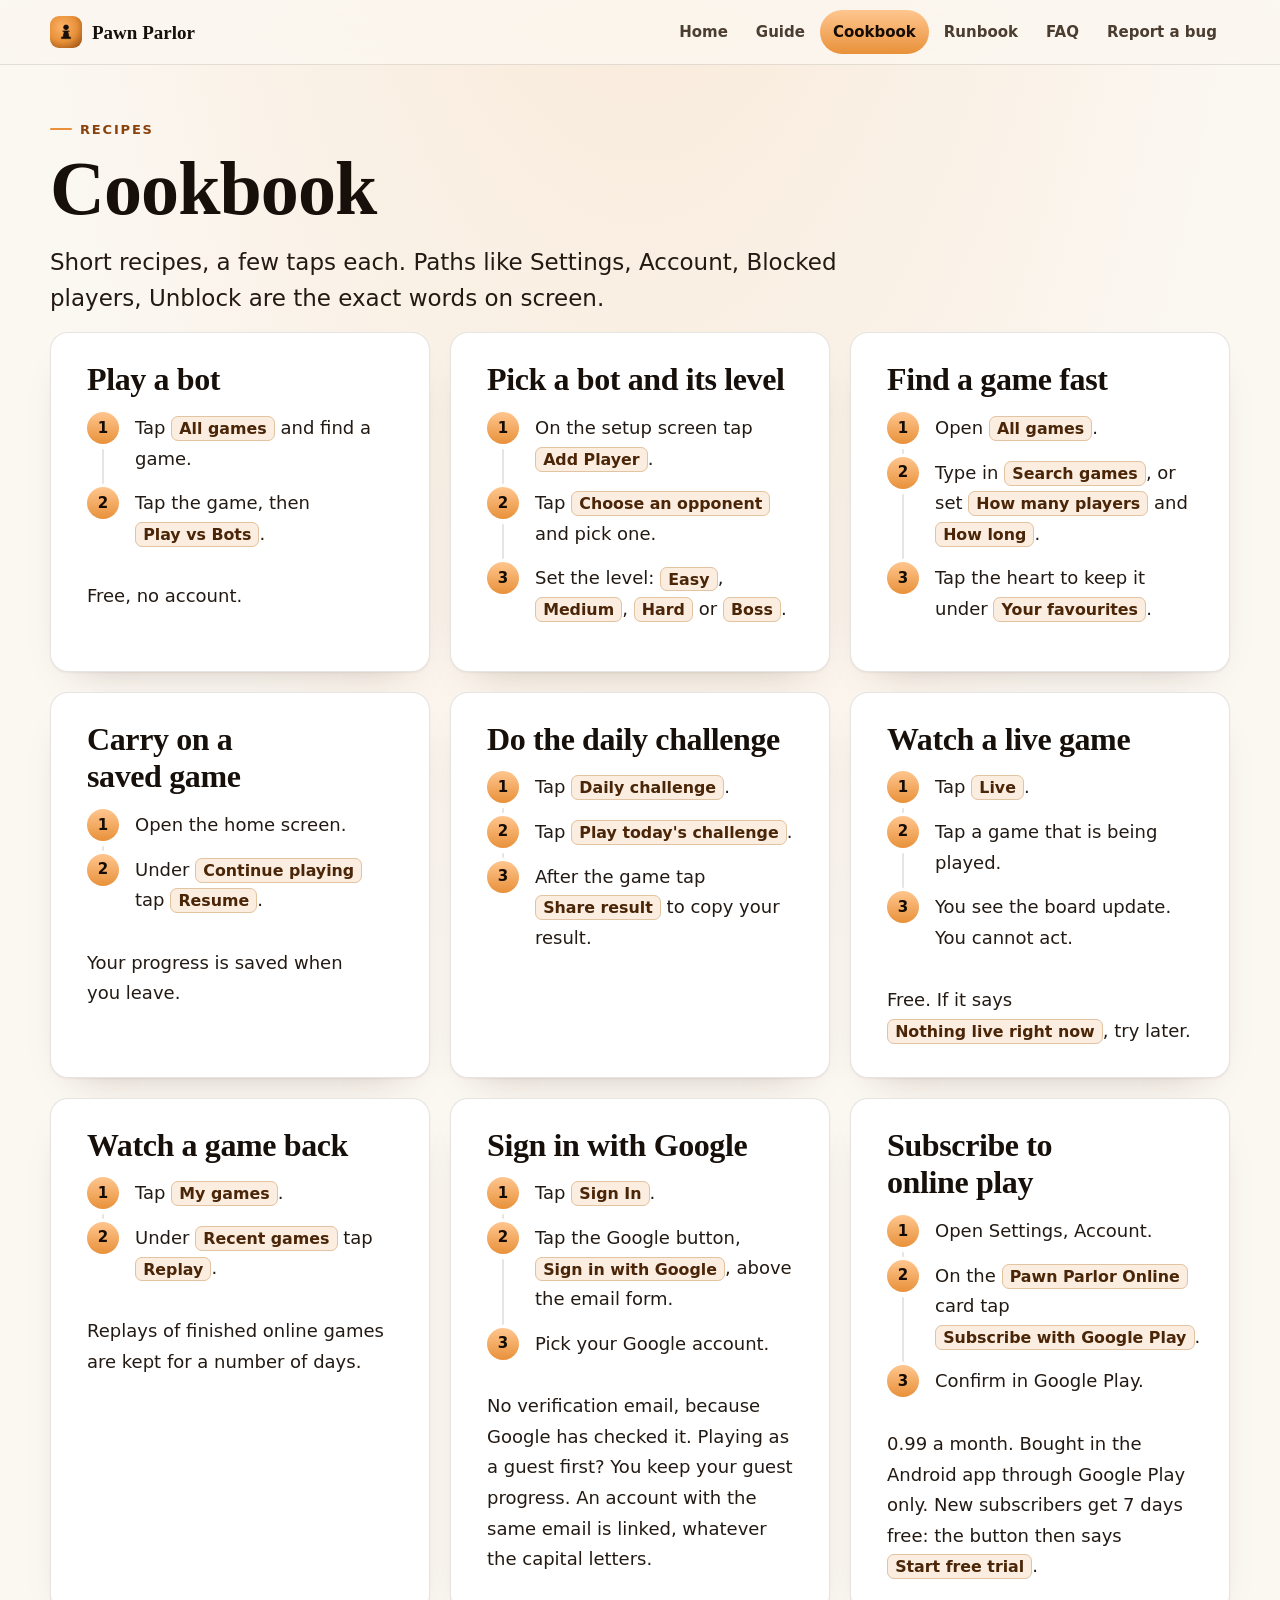
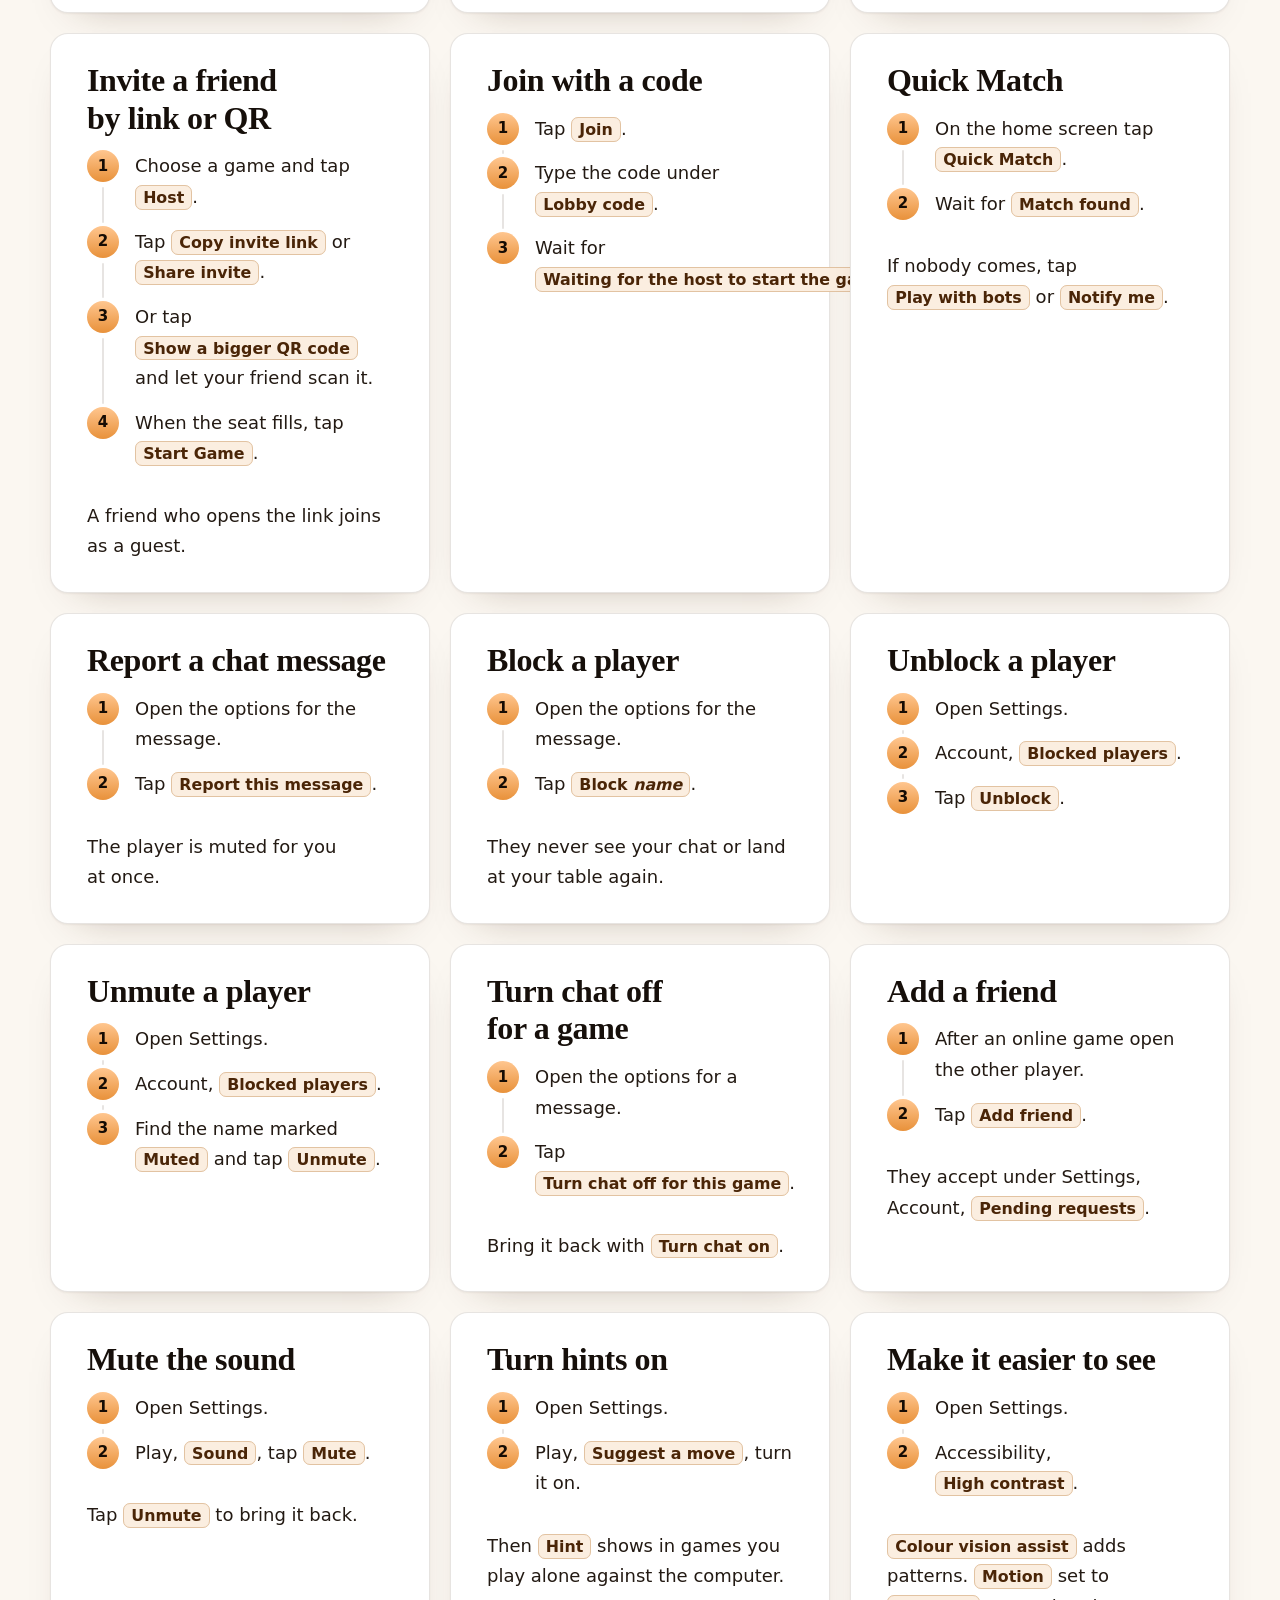
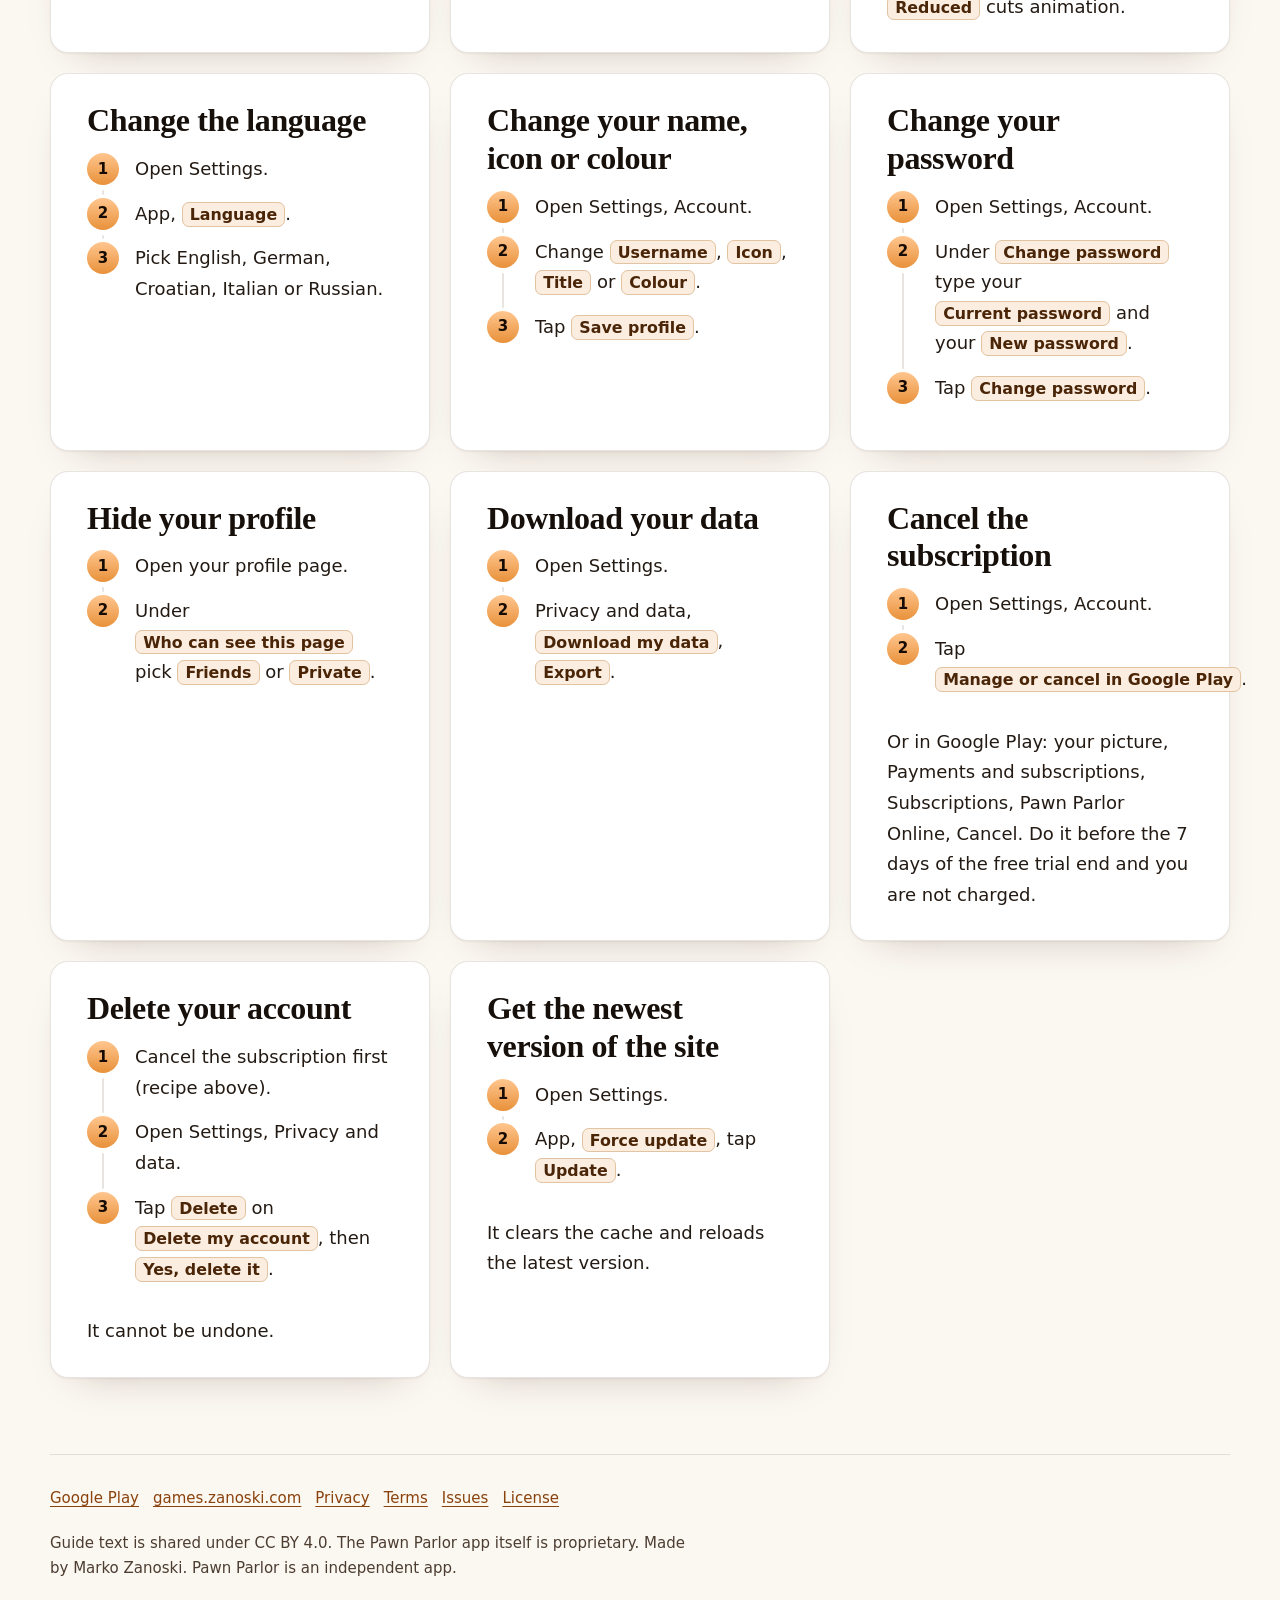
==== commit 7acdb372: "Guide for the first production release: Google sign in, 7 day free trial, version 1.1 The app now ha" ====
--- a/docs/cookbook.html
+++ b/docs/cookbook.html
@@ -46,8 +46,11 @@
 <section class="tile" id="replay" aria-labelledby="replay-h"><h2 id="replay-h">Watch a game back</h2>
 <ol class="steps"><li>Tap <code>My games</code>.</li><li>Under <code>Recent games</code> tap <code>Replay</code>.</li></ol><p>Replays of finished online games are kept for a number of days.</p>
 </section>
+<section class="tile" id="google" aria-labelledby="google-h"><h2 id="google-h">Sign in with Google</h2>
+<ol class="steps"><li>Tap <code>Sign In</code>.</li><li>Tap the Google button, <code>Sign in with Google</code>, above the email form.</li><li>Pick your Google account.</li></ol><p>No verification email, because Google has checked it. Playing as a guest first? You keep your guest progress. An account with the same email is linked, whatever the capital letters.</p>
+</section>
 <section class="tile" id="sub" aria-labelledby="sub-h"><h2 id="sub-h">Subscribe to online play</h2>
-<ol class="steps"><li>Open Settings, Account.</li><li>On the <code>Pawn Parlor Online</code> card tap <code>Subscribe with Google Play</code>.</li><li>Confirm in Google Play.</li></ol><p>0.99 a month. Bought in the Android app through Google Play only.</p>
+<ol class="steps"><li>Open Settings, Account.</li><li>On the <code>Pawn Parlor Online</code> card tap <code>Subscribe with Google Play</code>.</li><li>Confirm in Google Play.</li></ol><p>0.99 a month. Bought in the Android app through Google Play only. New subscribers get 7 days free: the button then says <code>Start free trial</code>.</p>
 </section>
 <section class="tile" id="invite" aria-labelledby="invite-h"><h2 id="invite-h">Invite a friend by link or QR</h2>
 <ol class="steps"><li>Choose a game and tap <code>Host</code>.</li><li>Tap <code>Copy invite link</code> or <code>Share invite</code>.</li><li>Or tap <code>Show a bigger QR code</code> and let your friend scan it.</li><li>When the seat fills, tap <code>Start Game</code>.</li></ol><p>A friend who opens the link joins as a guest.</p>
@@ -101,7 +104,7 @@
 <ol class="steps"><li>Open Settings.</li><li>Privacy and data, <code>Download my data</code>, <code>Export</code>.</li></ol>
 </section>
 <section class="tile" id="cancel" aria-labelledby="cancel-h"><h2 id="cancel-h">Cancel the subscription</h2>
-<ol class="steps"><li>Open Settings, Account.</li><li>Tap <code>Manage or cancel in Google Play</code>.</li></ol><p>Or in Google Play: your picture, Payments and subscriptions, Subscriptions, Pawn Parlor Online, Cancel.</p>
+<ol class="steps"><li>Open Settings, Account.</li><li>Tap <code>Manage or cancel in Google Play</code>.</li></ol><p>Or in Google Play: your picture, Payments and subscriptions, Subscriptions, Pawn Parlor Online, Cancel. Do it before the 7 days of the free trial end and you are not charged.</p>
 </section>
 <section class="tile" id="delete" aria-labelledby="delete-h"><h2 id="delete-h">Delete your account</h2>
 <ol class="steps"><li>Cancel the subscription first (recipe above).</li><li>Open Settings, Privacy and data.</li><li>Tap <code>Delete</code> on <code>Delete my account</code>, then <code>Yes, delete it</code>.</li></ol><p>It cannot be undone.</p>
--- a/docs/style.css
+++ b/docs/style.css
@@ -22,6 +22,7 @@
   --shadow: 0 1px 0 rgba(255, 255, 255, 0.04) inset, 0 18px 40px -24px rgba(0, 0, 0, 0.9);
   --radius: 18px;
   --measure: 68ch;
+  --wrap: 1180px;
   --serif: "Iowan Old Style", "Palatino Linotype", Palatino, "Book Antiqua", Georgia, serif;
   --sans: system-ui, -apple-system, "Segoe UI", Roboto, "Helvetica Neue", Arial, sans-serif;
   --mono: ui-monospace, "SF Mono", "Cascadia Mono", Menlo, Consolas, monospace;
@@ -81,12 +82,12 @@
 
 .skip { position: absolute; left: 16px; top: -100px; z-index: 20; background: var(--card); color: var(--head); padding: 12px 16px; border-radius: 10px; border: 2px solid var(--link); }
 .skip:focus { top: 8px; }
-.wrap { max-width: 1180px; margin: 0 auto; }
+.wrap { max-width: var(--wrap); margin: 0 auto; }
 
 /* Top bar */
 .bar {
   position: sticky; top: 0; z-index: 10;
-  margin: 0 -20px; padding: 8px max(20px, calc((100vw - 1180px) / 2)); padding-top: calc(8px + env(safe-area-inset-top, 0px));
+  margin: 0 -20px; padding: 8px max(20px, calc((100vw - var(--wrap)) / 2)); padding-top: calc(8px + env(safe-area-inset-top, 0px));
   display: flex; align-items: center; gap: 8px 16px;
   background: color-mix(in srgb, var(--bg) 82%, transparent);
   -webkit-backdrop-filter: saturate(1.4) blur(14px); backdrop-filter: saturate(1.4) blur(14px);
@@ -268,8 +269,8 @@
 footer a { display: inline-flex; align-items: center; min-height: 48px; padding: 0 8px; margin-left: -8px; }
 
 @media (prefers-reduced-motion: reduce) { html { scroll-behavior: auto; } summary::after { transition: none; } }
-@media (min-width: 1800px) { .wrap { max-width: 1480px; } body { font-size: 19px; } }
-@media (min-width: 2600px) { .wrap { max-width: 1900px; } body { font-size: 21px; } }
+@media (min-width: 1800px) { :root { --wrap: 1480px; } body { font-size: 19px; } }
+@media (min-width: 2600px) { :root { --wrap: 1900px; } body { font-size: 21px; } }
 @media (max-width: 559px) { .stats li:last-child:nth-child(odd) { grid-column: 1 / -1; } }
 @media (max-width: 720px) {
   .nav { overflow: visible; }
@@ -279,3 +280,34 @@
   main { padding-block: 28px 40px; }
 }
 @media (max-width: 720px) { .bar { position: static; } html { scroll-padding-top: 16px; } section { scroll-margin-top: 16px; } }
+
+/* Home: quick start as four step cards, guide pages as link cards. */
+.band { margin: 56px 0 8px; }
+.band > h2 { font-size: clamp(28px, 3.8vw, 40px); margin-bottom: 22px; }
+.cards4, .linkcards { list-style: none; margin: 0; padding: 0; display: grid; gap: 16px; }
+.cards4 { grid-template-columns: repeat(auto-fit, minmax(min(100%, 230px), 1fr)); counter-reset: none; }
+.cards4 li {
+  position: relative; background: var(--card); border: 1px solid var(--line); border-radius: var(--radius);
+  padding: 22px 22px 8px; box-shadow: var(--shadow);
+}
+.cards4 h3 { margin: 14px 0 6px; font-size: 22px; }
+.cards4 p { color: var(--fg); font-size: 17px; line-height: 1.6; }
+.cards4 .k {
+  display: grid; place-items: center; width: 40px; height: 40px; border-radius: 12px;
+  font: 700 18px/1 var(--sans); color: var(--accent-ink); background: linear-gradient(180deg, #ffc68f, #e8913a);
+  box-shadow: 0 8px 20px -10px rgba(232, 145, 58, 0.9);
+}
+.linkcards { grid-template-columns: repeat(auto-fit, minmax(min(100%, 200px), 1fr)); }
+.linkcards a {
+  display: flex; flex-direction: column; gap: 6px; height: 100%; min-height: 120px; padding: 20px 22px 22px;
+  background: var(--card); border: 1px solid var(--line); border-radius: var(--radius); box-shadow: var(--shadow);
+  text-decoration: none; color: var(--fg); transition: border-color 0.15s, transform 0.15s, background 0.15s;
+}
+.linkcards b { display: flex; align-items: center; justify-content: space-between; gap: 10px; font: 700 22px/1.2 var(--serif); color: var(--head); }
+.linkcards b::after { content: "\2192"; font: 600 20px/1 var(--sans); color: var(--link); transition: transform 0.15s; }
+.linkcards span { color: var(--dim); font-size: 16px; line-height: 1.5; }
+.linkcards a:hover { border-color: var(--line-strong); background: var(--card-2); transform: translateY(-2px); }
+.linkcards a:hover b::after { transform: translateX(4px); }
+.price { margin: -4px 0 18px; color: var(--dim); }
+.price b { font: 700 30px/1 var(--serif); color: var(--link); margin-right: 4px; }
+@media (prefers-reduced-motion: reduce) { .linkcards a, .linkcards b::after { transition: none; } .linkcards a:hover { transform: none; } }
